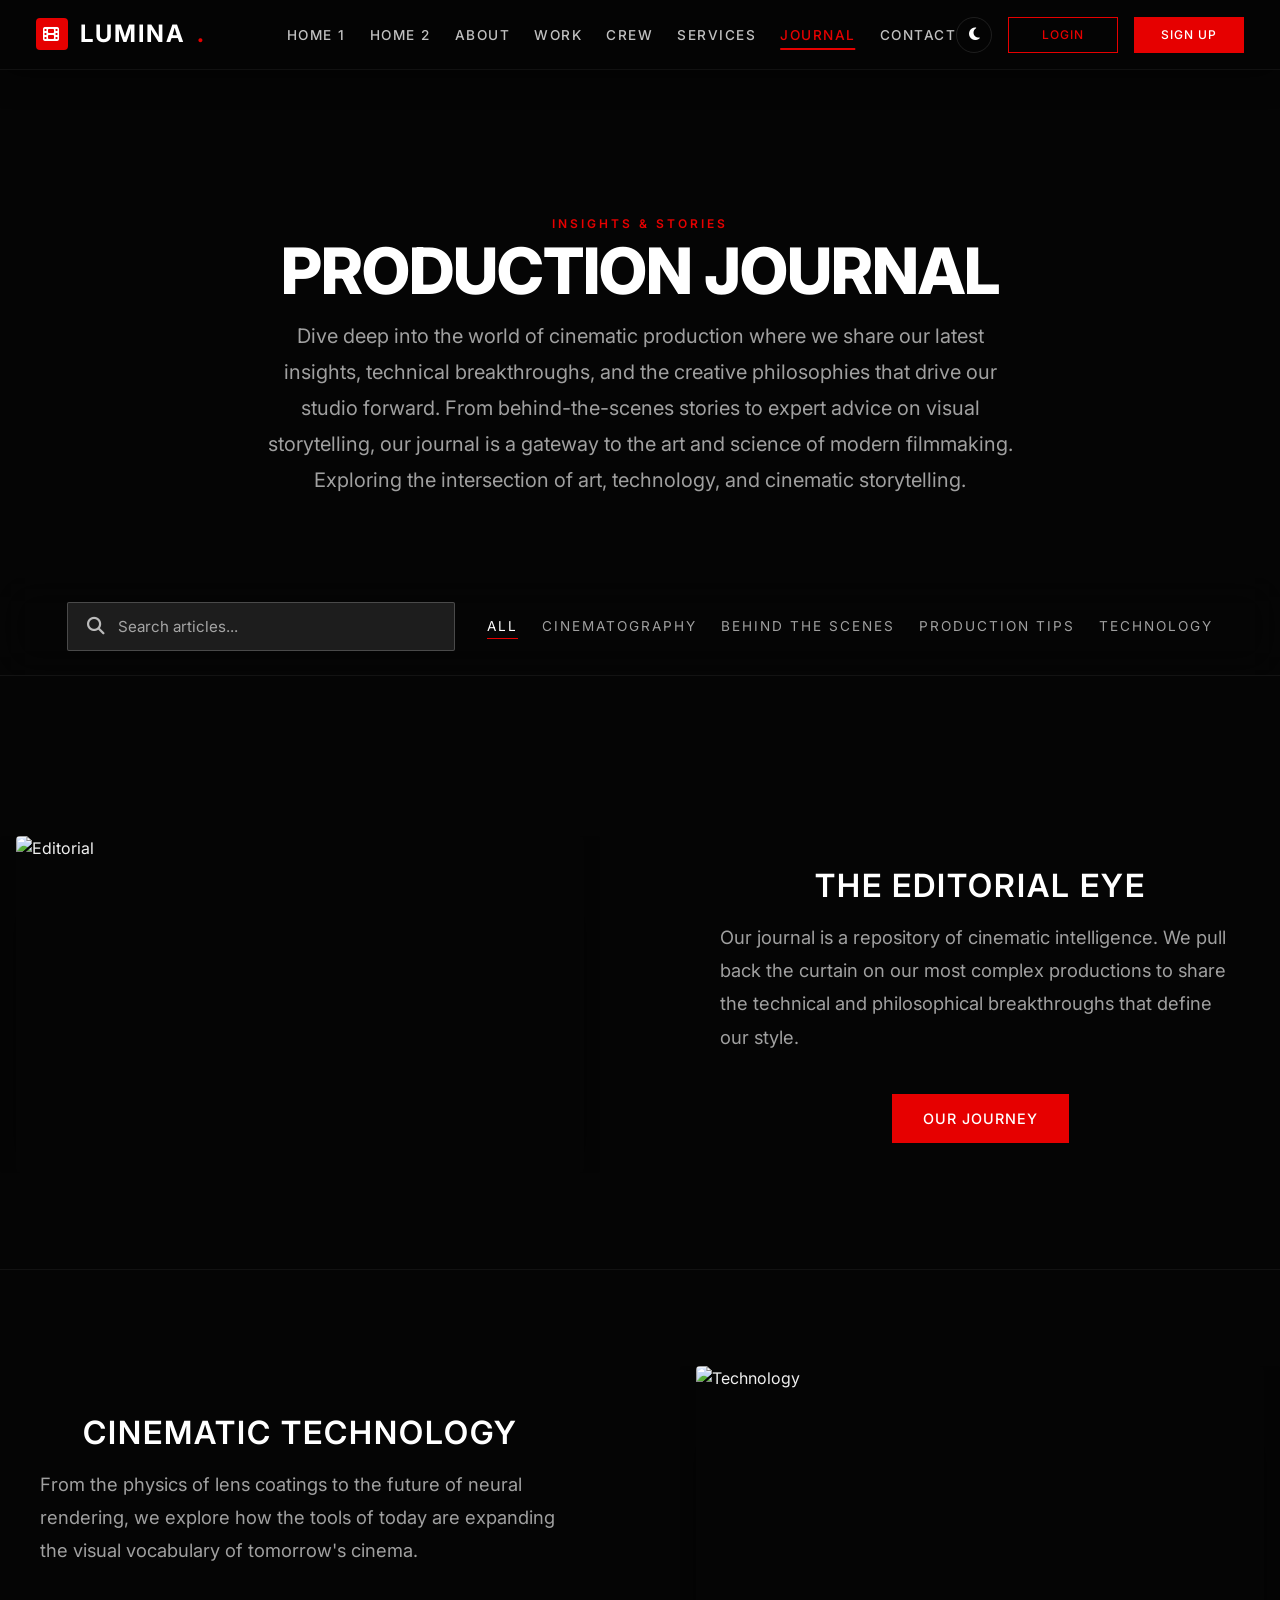
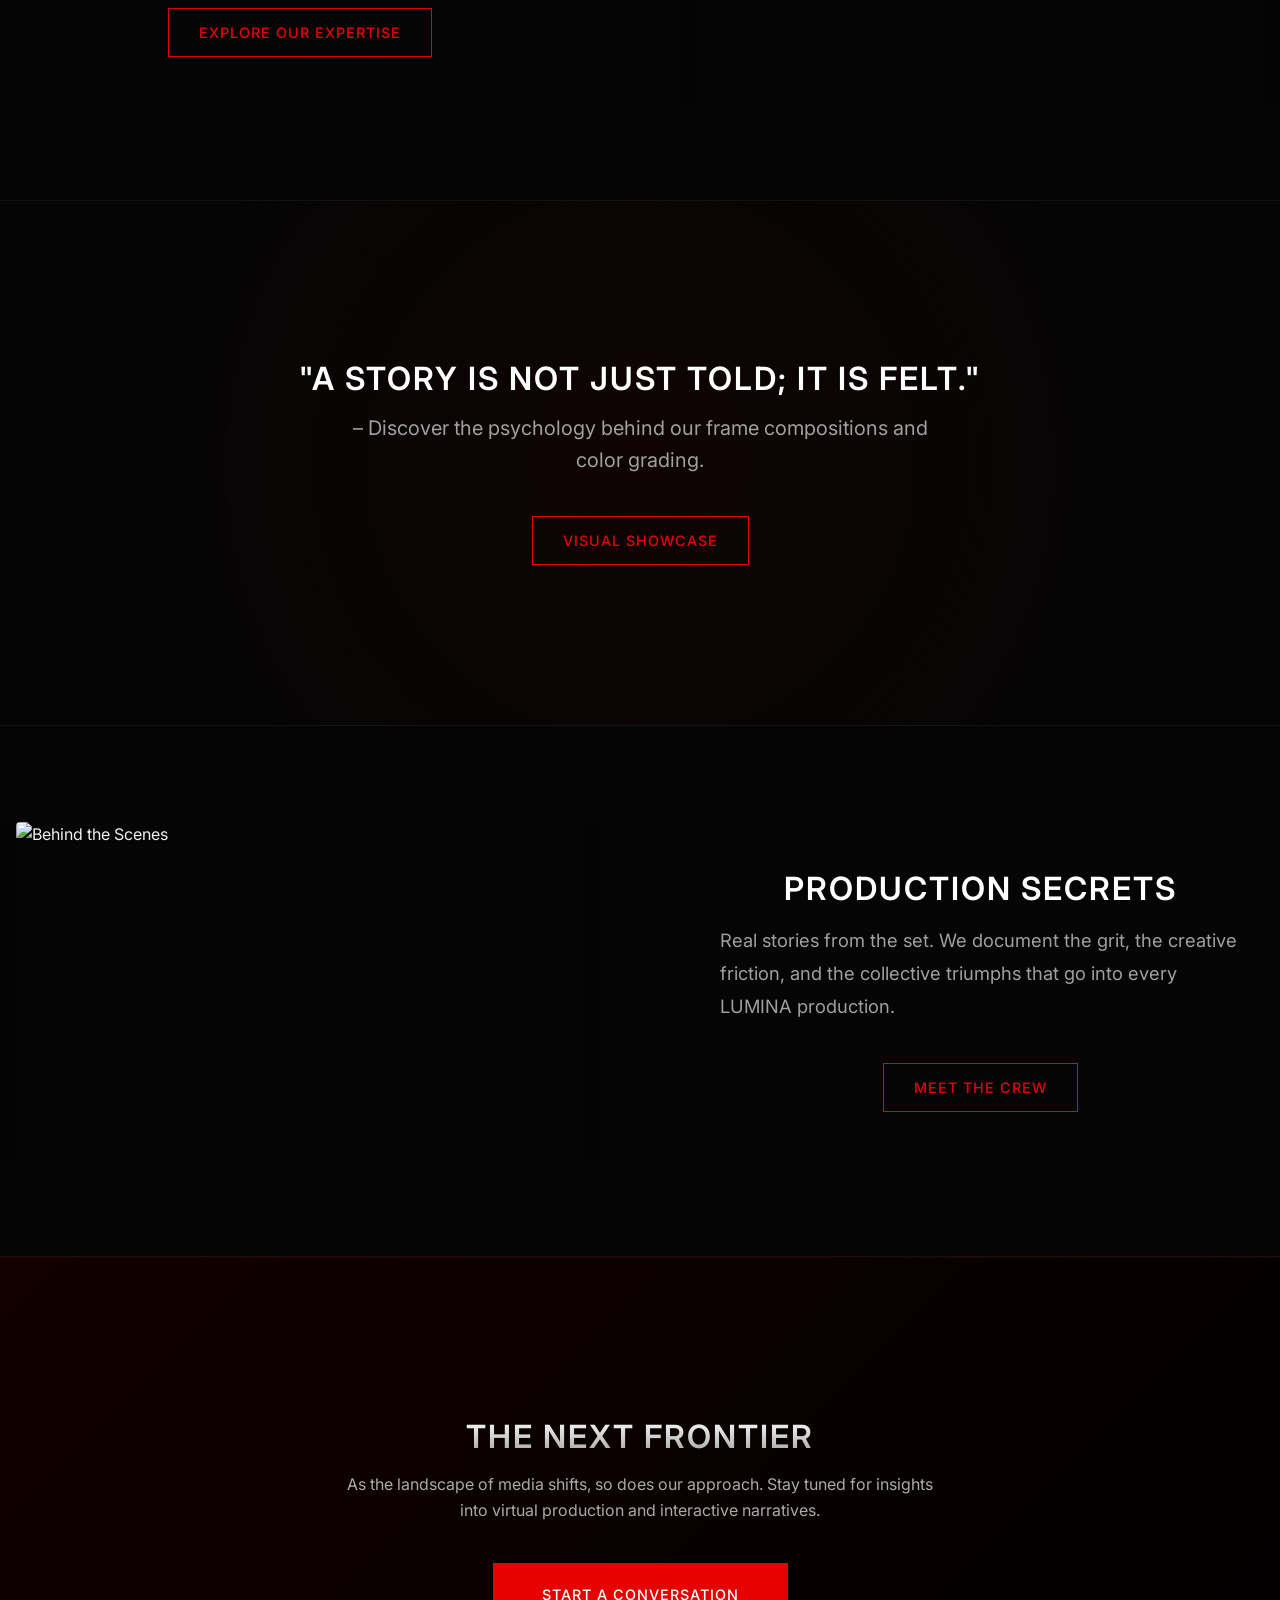
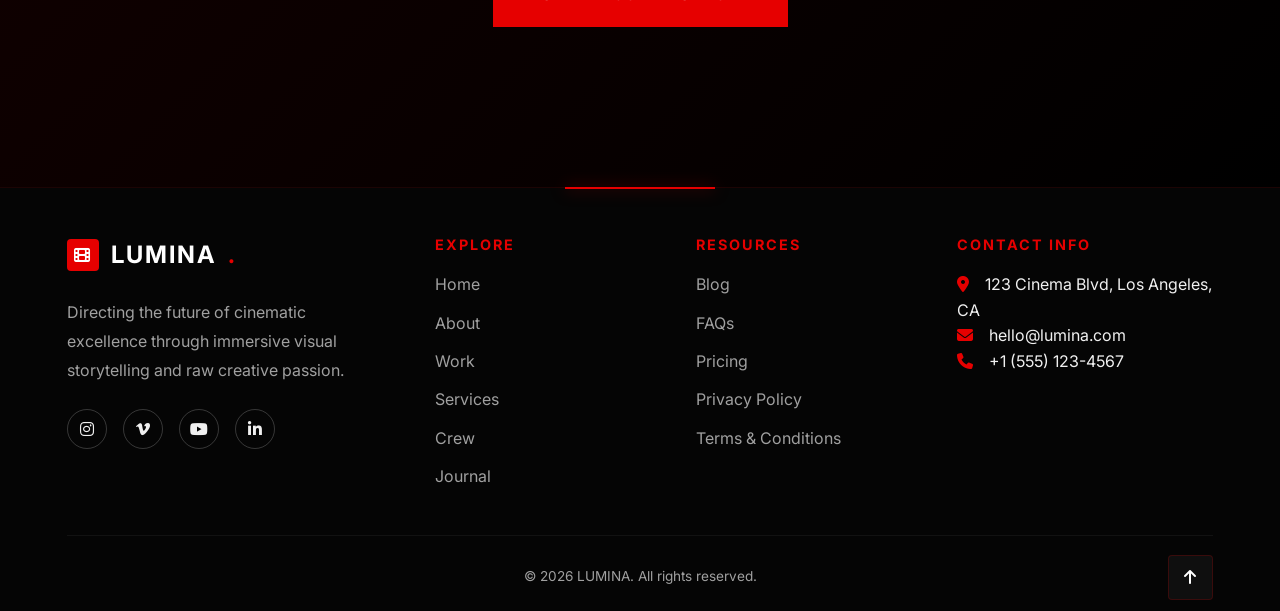
==== blog.html @ e9e658db "first commit" ====
<!DOCTYPE html>
<html lang="en">

<head>
    <meta charset="UTF-8">
    <meta name="viewport" content="width=device-width, initial-scale=1.0">
    <title>LUMINA | Journal</title>
    <link rel="stylesheet" href="css/style.css">
    <link rel="icon" type="image/png" href="favicon.png">
    <link rel="stylesheet" href="https://cdnjs.cloudflare.com/ajax/libs/font-awesome/6.4.0/css/all.min.css">
    <style>
        /* Editorial Journal Styles */
        :root {
            --input-bg: rgba(255, 255, 255, 0.1);
            /* Increased opacity */
            --card-border: rgba(255, 255, 255, 0.06);
        }

        .journal-hero {
            background: transparent !important;
            min-height: auto !important;
        }

        .journal-hero::before {
            display: none !important;
        }


        /* Search & Filter Bar */
        .controls-container {
            position: sticky;
            top: 70px;
            z-index: 100;
            background: rgba(5, 5, 5, 0.8);
            backdrop-filter: blur(20px);
            padding: 1.5rem 0;
            border-bottom: 1px solid var(--card-border);
            margin-bottom: 4rem;
        }

        .journal-controls {
            display: flex;
            justify-content: space-between;
            align-items: center;
            gap: 2rem;
            flex-wrap: wrap;
        }

        .search-wrapper {
            position: relative;
            flex: 1;
            max-width: 400px;
        }

        .search-wrapper i {
            position: absolute;
            left: 20px;
            top: 50%;
            transform: translateY(-50%);
            color: rgba(255, 255, 255, 0.7);
            font-size: 1.1rem;
            z-index: 2;
        }

        .search-input {
            width: 100%;
            background: rgba(255, 255, 255, 0.1);
            border: 1px solid rgba(255, 255, 255, 0.2);
            padding: 14px 20px 14px 50px;
            color: var(--white);
            font-family: var(--font-body);
            font-size: 0.95rem;
            border-radius: 2px;
            transition: var(--transition);
        }

        .search-input:focus {
            outline: none;
            border-color: var(--accent-color);
            background: rgba(255, 255, 255, 0.15);
        }

        .search-input::placeholder {
            color: rgba(255, 255, 255, 0.6);
            opacity: 1;
            /* Firefox */
        }

        .filter-groups {
            display: flex;
            gap: 1.5rem;
            flex-wrap: wrap;
        }

        .filter-tag {
            background: transparent;
            border: none;
            color: var(--text-secondary);
            font-family: var(--font-body);
            font-size: 0.85rem;
            text-transform: uppercase;
            letter-spacing: 2px;
            cursor: pointer;
            padding: 5px 0;
            position: relative;
            transition: var(--transition);
        }

        .filter-tag::after {
            content: '';
            position: absolute;
            bottom: 0;
            left: 0;
            width: 0;
            height: 1px;
            background: var(--accent-color);
            transition: width 0.3s ease;
        }

        .filter-tag:hover,
        .filter-tag.active {
            color: var(--white);
        }

        .filter-tag.active::after {
            width: 100%;
        }

        /* Featured Article */
        .featured-article {
            margin-bottom: 8rem;
        }

        .featured-card {
            display: grid;
            grid-template-columns: 1.2fr 0.8fr;
            gap: 0;
            background: var(--bg-secondary);
            overflow: hidden;
            border: 1px solid var(--card-border);
        }

        .featured-img-wrapper {
            position: relative;
            height: 420px;
            overflow: hidden;
        }

        .featured-img {
            width: 100%;
            height: 100%;
            object-fit: cover;
            transition: transform 1.5s ease;
        }

        .featured-card:hover .featured-img {
            transform: scale(1.05);
        }

        .featured-content {
            padding: 4rem;
            display: flex;
            flex-direction: column;
            justify-content: center;
        }

        .category-tag {
            color: var(--accent-color);
            font-size: 0.75rem;
            text-transform: uppercase;
            letter-spacing: 3px;
            margin-bottom: 1.5rem;
            font-weight: 600;
        }

        .featured-title {
            font-size: clamp(2rem, 4vw, 3rem);
            margin-bottom: 1.5rem;
            line-height: 1.1;
        }

        .featured-excerpt {
            color: var(--text-secondary);
            font-size: 1.1rem;
            line-height: 1.7;
            margin-bottom: 2.5rem;
        }

        .meta-info {
            font-size: 0.85rem;
            color: var(--text-secondary);
            margin-bottom: 2rem;
            display: flex;
            align-items: center;
            gap: 15px;
        }

        /* Responsive Grid */
        .blog-section-title {
            font-size: 0.9rem;
            text-transform: uppercase;
            letter-spacing: 5px;
            color: var(--text-secondary);
            margin-bottom: 3rem;
            display: flex;
            align-items: center;
            gap: 20px;
        }

        .blog-section-title::after {
            content: '';
            flex: 1;
            height: 1px;
            background: var(--card-border);
        }

        .journal-grid {
            display: grid;
            grid-template-columns: repeat(auto-fill, minmax(320px, 1fr));
            gap: 40px;
            margin-bottom: 80px;
        }

        .journal-card {
            transition: var(--transition);
        }

        .journal-thumb-wrapper {
            position: relative;
            aspect-ratio: 3/2;
            overflow: hidden;
            margin-bottom: 1.5rem;
            border: 1px solid var(--card-border);
        }

        .journal-thumb {
            width: 100%;
            height: 100%;
            object-fit: cover;
            transition: transform 0.8s ease;
        }

        .journal-card:hover .journal-thumb {
            transform: scale(1.05);
        }

        .journal-card-title {
            font-size: 1.6rem;
            margin-bottom: 1rem;
            line-height: 1.3;
            transition: color 0.3s ease;
        }

        .journal-card:hover .journal-card-title {
            color: var(--accent-color);
        }

        .journal-card-excerpt {
            color: var(--text-secondary);
            font-size: 0.95rem;
            line-height: 1.6;
            margin-bottom: 1.5rem;
            display: -webkit-box;
            -webkit-line-clamp: 3;
            line-clamp: 3;
            -webkit-box-orient: vertical;
            overflow: hidden;
        }

        @media (max-width: 1024px) {
            .featured-card {
                grid-template-columns: 1fr;
            }

            .featured-img-wrapper {
                height: 400px;
            }

            .featured-content {
                padding: 3rem;
            }
        }

        @media (max-width: 768px) {
            .journal-controls {
                flex-direction: column;
                align-items: flex-start;
            }

            .search-wrapper {
                max-width: 100%;
            }

            .journal-grid {
                grid-template-columns: 1fr;
            }

            .featured-content {
                padding: 2rem;
            }
        }
    </style>
</head>

<body>

    <!-- Navbar -->
    <nav class="navbar">
        <div class="container nav-container">
            <div class="nav-left">
                <a href="index.html" class="logo">
                    <div class="logo-icon"><i class="fas fa-film"></i></div>
                    LUMINA<span>.</span>
                </a>
            </div>

            <ul class="nav-links">
                <li><a href="index.html">Home 1</a></li>
                <li><a href="home-studio.html">Home 2</a></li>
                <li><a href="about.html">About</a></li>
                <li><a href="portfolio.html">Work</a></li>
                <li><a href="crew.html">Crew</a></li>
                <li><a href="services.html">Services</a></li>
                <li><a href="blog.html" class="active">Journal</a></li>
                <li><a href="contact.html">Contact</a></li>
                <li class="mobile-actions">
                    <a href="login.html" class="btn btn-sm">Login</a>
                    <a href="signup.html" class="btn btn-sm btn-primary">Sign Up</a>
                </li>
            </ul>

            <div class="nav-right">
                <div class="nav-actions">
                    <button class="theme-btn" title="Toggle Theme"><i class="fas fa-moon"></i></button>
                    <a href="login.html" class="btn btn-sm">Login</a>
                    <a href="signup.html" class="btn btn-sm btn-primary">Sign Up</a>
                </div>
                <div class="hamburger">
                    <i class="fas fa-bars"></i>
                </div>
            </div>
        </div>
    </nav>

    <header class="journal-hero">
        <div class="container">
            <span class="category-tag fade-in">Insights & Stories</span>
            <h1 class="fade-in">Production Journal</h1>
            <p class="fade-in"
                style="max-width: 750px; margin: 0 auto; color: var(--text-secondary); line-height: 1.8;">Dive deep into
                the world of cinematic production where we share our latest insights, technical breakthroughs, and the
                creative philosophies that drive our studio forward. From behind-the-scenes stories to expert advice on
                visual storytelling, our journal is a gateway to the art and science of modern filmmaking. Exploring the
                intersection of art, technology, and cinematic storytelling.</p>
        </div>
    </header>

    <div class="controls-container">
        <div class="container journal-controls">
            <div class="search-wrapper">
                <i class="fas fa-search"></i>
                <input type="text" class="search-input" placeholder="Search articles...">
            </div>
            <div class="filter-groups">
                <button class="filter-tag active">All</button>
                <button class="filter-tag">Cinematography</button>
                <button class="filter-tag">Behind the Scenes</button>
                <button class="filter-tag">Production Tips</button>
                <button class="filter-tag">Technology</button>
            </div>
        </div>
    </div>

    <!-- Structured Content Sections -->
    <main class="structured-sections">
        <!-- Section 1: Editorial Philosophy (Split) -->
        <section class="section-split">
            <div class="container split-image-wrapper fade-in">
                <img src="https://images.pexels.com/photos/27821472/pexels-photo-27821472.jpeg" alt="Editorial"
                    class="split-image">
            </div>
            <div class="container split-content fade-in">
                <h2>THE EDITORIAL EYE</h2>
                <p>Our journal is a repository of cinematic intelligence. We pull back the curtain on our most complex
                    productions to share the technical and philosophical breakthroughs that define our style.</p>
                <a href="about.html" class="btn btn-primary">Our Journey</a>
            </div>
        </section>

        <!-- Section 2: Technical Deep Dives (Split Reverse) -->
        <section class="section-split reverse">
            <div class="container split-image-wrapper fade-in">
                <img src="https://images.unsplash.com/photo-1550745165-9bc0b252726f?q=80&w=2070&auto=format&fit=crop"
                    alt="Technology" class="split-image">
            </div>
            <div class="container split-content fade-in">
                <h2>CINEMATIC TECHNOLOGY</h2>
                <p>From the physics of lens coatings to the future of neural rendering, we explore how the tools of
                    today are expanding the visual vocabulary of tomorrow's cinema.</p>
                <a href="services.html" class="btn">Explore Our Expertise</a>
            </div>
        </section>

        <!-- Section 3: Visual Storytelling (Highlight) -->
        <section class="section-highlight fade-in">
            <div class="container">
                <h2>"A story is not just told; it is felt."</h2>
                <p>– Discover the psychology behind our frame compositions and color grading.</p>
                <a href="portfolio.html" class="btn">Visual Showcase</a>
            </div>
        </section>

        <!-- Section 4: Behind the Scenes (Split) -->
        <section class="section-split">
            <div class="container split-image-wrapper fade-in">
                <img src="https://images.unsplash.com/photo-1455390582262-044cdead277a?q=80&w=2070&auto=format&fit=crop"
                    alt="Behind the Scenes" class="split-image">
            </div>
            <div class="container split-content fade-in">
                <h2>PRODUCTION SECRETS</h2>
                <p>Real stories from the set. We document the grit, the creative friction, and the collective triumphs
                    that go into every LUMINA production.</p>
                <a href="crew.html" class="btn">Meet the Crew</a>
            </div>
        </section>

        <!-- Section 5: Future of Content (Full CTA) -->
        <section class="section-cta-full fade-in">
            <div class="container">
                <h2>THE NEXT FRONTIER</h2>
                <p style="max-width: 600px; margin: 0 auto 2.5rem; color: #aaa;">As the landscape of media shifts, so
                    does our approach. Stay tuned for insights into virtual production and interactive narratives.</p>
                <a href="contact.html" class="btn btn-primary btn-lg" style="padding: 1.2rem 3rem;">Start a
                    Conversation</a>
            </div>
        </section>
    </main>


    <!-- Footer -->
    <footer>
        <div class="container">
            <div class="footer-content">
                <div class="footer-brand">
                    <a href="index.html" class="logo" style="margin-bottom: 1.5rem; display: flex;">
                        <div class="logo-icon"><i class="fas fa-film"></i></div>
                        LUMINA<span>.</span>
                    </a>
                    <p>Directing the future of cinematic excellence through immersive visual storytelling and raw
                        creative passion.</p>
                    <div class="social-icons">
                        <a href="#"><i class="fab fa-instagram"></i></a>
                        <a href="#"><i class="fab fa-vimeo-v"></i></a>
                        <a href="#"><i class="fab fa-youtube"></i></a>
                        <a href="#"><i class="fab fa-linkedin-in"></i></a>
                    </div>
                </div>

                <div class="footer-links">
                    <h3>Explore</h3>
                    <ul>
                        <li><a href="index.html">Home</a></li>
                        <li><a href="about.html">About</a></li>
                        <li><a href="portfolio.html">Work</a></li>
                        <li><a href="services.html">Services</a></li>
                        <li><a href="crew.html">Crew</a></li>
                        <li><a href="blog.html">Journal</a></li>
                    </ul>
                </div>

                <div class="footer-links">
                    <h3>Resources</h3>
                    <ul>
                        <li><a href="blog.html">Blog</a></li>
                        <li><a href="#">FAQs</a></li>
                        <li><a href="#">Pricing</a></li>
                        <li><a href="#">Privacy Policy</a></li>
                        <li><a href="#">Terms & Conditions</a></li>
                    </ul>
                </div>

                <div class="footer-contact">
                    <h3>Contact Info</h3>
                    <ul>
                        <li><i class="fas fa-map-marker-alt" style="margin-right:12px; color:var(--accent-color)"></i>
                            123 Cinema Blvd, Los Angeles, CA</li>
                        <li><i class="fas fa-envelope" style="margin-right:12px; color:var(--accent-color)"></i>
                            hello@lumina.com</li>
                        <li><i class="fas fa-phone" style="margin-right:12px; color:var(--accent-color)"></i>
                            +1 (555) 123-4567</li>
                    </ul>
                </div>
            </div>

            <div class="footer-bottom">
                <div class="copyright">
                    <p>&copy; 2026 LUMINA. All rights reserved.</p>
                </div>
                <div class="back-to-top" title="Back to Top">
                    <i class="fas fa-arrow-up"></i>
                </div>
            </div>
        </div>
    </footer>

    <script src="js/main.js"></script>
    <script>
        // Simple Filter State Toggle
        const filterTags = document.querySelectorAll('.filter-tag');

        filterTags.forEach(tag => {
            tag.addEventListener('click', () => {
                filterTags.forEach(t => t.classList.remove('active'));
                tag.classList.add('active');

                // In a real application, you would trigger a fetch or filter logic here
                console.log(`Filtering for: ${tag.innerText}`);
            });
        });

        // Search Input UI feedback
        const searchInput = document.querySelector('.search-input');
        searchInput.addEventListener('input', (e) => {
            // Placeholder for real search logic
            if (e.target.value.length > 2) {
                console.log(`Searching for: ${e.target.value}`);
            }
        });
    </script>
</body>

</html>
---- css/style.css ----
/* Google Fonts Import */
@import url('https://fonts.googleapis.com/css2?family=Inter:wght@300;400;500;600&family=Playfair+Display:ital,wght@0,400;0,700;1,400&display=swap');

:root {
    --bg-color: #050505;
    --bg-secondary: #0f0f0f;
    --text-primary: #f0f0f0;
    --text-secondary: #a0a0a0;
    --accent-color: #e60000;
    /* Deep Cinematic Red */
    --accent-hover: #b30000;
    --white: #ffffff;
    --black: #000000;
    --overlay-dark: rgba(0, 0, 0, 0.7);
    --transition: all 0.3s ease;

    --font-heading: 'Playfair Display', serif;
    --font-body: 'Inter', sans-serif;

    --spacing-xs: 0.5rem;
    --spacing-sm: 1rem;
    --spacing-md: 2rem;
    --spacing-lg: 4rem;
    --spacing-xl: 8rem;
}

/* Light Mode Variables Overrides */
body.light-mode {
    --bg-color: #fcfcfc;
    --bg-secondary: #ffffff;
    --text-primary: #121212;
    --text-secondary: #555555;
    --white: #111111;
    --black: #ffffff;
    --overlay-dark: rgba(255, 255, 255, 0.82);
    --accent-color: #cc0000;
    /* Slightly more contrast for light mode */
}

body.light-mode .navbar {
    background: rgba(255, 255, 255, 0.98);
}

body.light-mode .navbar.scrolled {
    background: rgba(255, 255, 255, 0.98);
    border-bottom: 1px solid rgba(0, 0, 0, 0.05);
}

body.light-mode .logo,
body.light-mode .nav-links a,
body.light-mode .nav-action,
body.light-mode h1,
body.light-mode h2,
body.light-mode h3 {
    color: var(--text-primary);
}

body.light-mode .logo-icon {
    color: #ffffff;
}

body.light-mode .journal-card,
body.light-mode .vm-card,
body.light-mode .service-preview-card {
    background: #ffffff;
    border: 1px solid rgba(0, 0, 0, 0.05);
    box-shadow: 0 5px 15px rgba(0, 0, 0, 0.03);
}

* {
    margin: 0;
    padding: 0;
    box-sizing: border-box;
}

body {
    background-color: var(--bg-color);
    color: var(--text-primary);
    font-family: var(--font-body);
    line-height: 1.6;
    overflow-x: hidden;
    -webkit-font-smoothing: antialiased;
    padding-top: 70px;
    /* Offset for fixed header */
}

h1,
h2,
h3,
h4,
h5,
h6 {
    font-family: var(--font-heading);
    color: var(--white);
    font-weight: 700;
    line-height: 1.2;
}

a {
    text-decoration: none;
    color: inherit;
    transition: var(--transition);
}

ul {
    list-style: none;
}

img,
video {
    max-width: 100%;
    display: block;
}

/* Base Utility Classes */
.container {
    width: 92%;
    max-width: 1240px;
    margin: 0 auto;
    padding: 0 var(--spacing-sm);
}

.text-center {
    text-align: center;
}

.section-padding {
    padding: var(--spacing-xl) 0;
}

.flex {
    display: flex;
}

.grid {
    display: grid;
}

.items-center {
    align-items: center;
}

.justify-between {
    justify-content: space-between;
}

.justify-center {
    justify-content: center;
}

/* Buttons */
.btn {
    display: inline-block;
    padding: 12px 30px;
    border: 1px solid var(--accent-color);
    color: var(--accent-color);
    text-transform: uppercase;
    letter-spacing: 1px;
    font-size: 0.9rem;
    font-weight: 500;
    cursor: pointer;
    transition: var(--transition);
    background: transparent;
}

.btn:hover {
    background: var(--accent-color);
    color: var(--white);
    border-color: var(--accent-color);
}

.btn-primary {
    background: var(--accent-color);
    color: var(--white);
}

.btn-primary:hover {
    background: var(--accent-hover);
    border-color: var(--accent-hover);
    color: var(--white);
}

/* Navbar Redesign Refined */
.navbar {
    position: fixed;
    top: 0;
    left: 0;
    width: 100%;
    height: 70px;
    /* Compact persistent height */
    padding: 0;
    z-index: 1000;
    background: rgba(5, 5, 5, 0.98);
    /* Solid dark background */
    backdrop-filter: blur(15px);
    border-bottom: 1px solid rgba(255, 255, 255, 0.05);
    box-shadow: 0 4px 30px rgba(0, 0, 0, 0.5);
    transition: var(--transition);
    display: flex;
    align-items: center;
}

.navbar.scrolled {
    background: rgba(0, 0, 0, 1);
    height: 70px;
}

.nav-container {
    display: flex;
    justify-content: space-between;
    align-items: center;
    width: 100%;
    height: 100%;
    position: relative;
}

.nav-left {
    display: flex;
    align-items: center;
    flex: 1;
    /* Allow left side to occupy space */
    z-index: 11;
}

.logo {
    display: flex;
    align-items: center;
    gap: 12px;
    font-family: var(--font-heading);
    font-size: 1.5rem;
    font-weight: 700;
    color: var(--white);
    letter-spacing: 2px;
    z-index: 12;
}

.logo-icon {
    width: 32px;
    height: 32px;
    background: var(--accent-color);
    border-radius: 4px;
    display: flex;
    align-items: center;
    justify-content: center;
    color: var(--white);
    font-size: 1rem;
}

.logo span {
    color: var(--accent-color);
}

.nav-links {
    display: flex;
    align-items: center;
    gap: 1.5rem;
    /* Reduced gap from 2rem to prevent collision */
    margin: 0;
    padding: 0;
    list-style: none;
    transition: var(--transition);
    z-index: 10;
    flex: 0 0 auto;
    /* Keep exact size */
}

.nav-links a {
    color: var(--text-primary);
    font-size: 0.85rem;
    text-transform: uppercase;
    letter-spacing: 1.5px;
    font-weight: 500;
    position: relative;
    padding: 5px 0;
    opacity: 0.8;
    white-space: nowrap;
    /* Prevent numbers from stacking */
}

.nav-links a:hover,
.nav-links a.active {
    opacity: 1;
    color: var(--accent-color);
}

.nav-links a::after {
    content: '';
    position: absolute;
    width: 0;
    height: 2px;
    bottom: -2px;
    left: 50%;
    transform: translateX(-50%);
    background-color: var(--accent-color);
    transition: width 0.3s ease;
}

.nav-links a:hover::after,
.nav-links a.active::after {
    width: 100%;
}

.nav-right {
    display: flex;
    align-items: center;
    justify-content: flex-end;
    flex: 1;
    /* Allow right side to occupy same space as left for centering effect */
    gap: 1.2rem;
    z-index: 11;
}

.nav-actions {
    display: flex;
    align-items: center;
    gap: 1rem;
}

.nav-action {
    font-size: 0.8rem;
    text-transform: uppercase;
    letter-spacing: 1px;
    color: var(--text-primary);
    font-weight: 600;
    transition: var(--transition);
    padding: 8px 12px;
}

.nav-action:hover {
    color: var(--accent-color);
}

.theme-btn {
    background: transparent;
    border: 1px solid rgba(255, 255, 255, 0.1);
    color: var(--white);
    width: 36px;
    height: 36px;
    border-radius: 50%;
    display: flex;
    align-items: center;
    justify-content: center;
    cursor: pointer;
    transition: var(--transition);
}

.theme-btn i {
    font-size: 0.9rem;
}

.theme-btn:hover {
    border-color: var(--accent-color);
    color: var(--accent-color);
    background: rgba(230, 0, 0, 0.05);
}

.btn-sm {
    padding: 10px 24px;
    font-size: 0.75rem;
    min-width: 110px;
    text-align: center;
    display: flex;
    align-items: center;
    justify-content: center;
    height: 36px;
}

.mobile-actions {
    display: none;
}

.hamburger {
    display: none;
    cursor: pointer;
    font-size: 1.5rem;
    color: var(--white);
}

/* Mobile Nav Update */
@media (max-width: 1100px) {
    .nav-actions .btn {
        display: none;
    }

    .nav-right {
        gap: 0.8rem;
    }
}

@media (max-width: 1100px) {
    .nav-links {
        position: fixed;
        left: auto;
        transform: none;
        top: 0;
        right: -100%;
        height: 100vh;
        width: 80%;
        max-width: 400px;
        background: var(--bg-secondary);
        flex-direction: column;
        justify-content: center;
        align-items: center;
        box-shadow: -10px 0 30px rgba(0, 0, 0, 0.5);
        transition: right 0.4s cubic-bezier(0.77, 0, 0.175, 1);
        z-index: 1000;
        gap: 2rem;
    }

    .nav-links.active {
        right: 0;
    }

    .hamburger {
        display: block;
        z-index: 1001;
    }

    .nav-links a {
        font-size: 1.2rem;
    }

    .mobile-actions {
        display: flex;
        flex-direction: column;
        align-items: center;
        gap: 1.5rem;
        margin-top: 2rem;
        width: 100%;
        padding: 0 2rem;
    }
}

/* Footer */
footer {
    background-color: #050505;
    /* Deeper cinematic black */
    padding: 3rem 0 1rem;
    border-top: 1px solid rgba(230, 0, 0, 0.1);
    position: relative;
}

footer::before {
    content: '';
    position: absolute;
    top: -1px;
    left: 50%;
    transform: translateX(-50%);
    width: 150px;
    height: 2px;
    background: var(--accent-color);
    box-shadow: 0 0 15px rgba(230, 0, 0, 0.6);
    z-index: 1;
}

.footer-content {
    display: grid;
    grid-template-columns: 1.5fr 1fr 1fr 1.2fr;
    gap: 3rem;
    margin-bottom: 2rem;
}

@media (max-width: 1024px) {
    .footer-content {
        grid-template-columns: 1fr 1fr;
        gap: 3rem;
    }
}

@media (max-width: 600px) {
    .footer-content {
        grid-template-columns: 1fr;
    }
}

.footer-brand h2 {
    font-size: 2rem;
    margin-bottom: 1rem;
}

.footer-brand p {
    color: var(--text-secondary);
    margin-bottom: 1.5rem;
    max-width: 300px;
    /* Better hierarchy */
    line-height: 1.8;
}

.footer-links h3,
.footer-contact h3 {
    margin-bottom: 1.2rem;
    font-size: 0.9rem;
    text-transform: uppercase;
    letter-spacing: 2px;
    color: var(--accent-color);
    /* Highlight with brand red */
    font-weight: 700;
}

.footer-links ul li {
    margin-bottom: 0.8rem;
}

.footer-links a {
    color: var(--text-secondary);
}

.footer-links a:hover {
    color: var(--accent-color);
}

.social-icons {
    display: flex;
    gap: 1rem;
}

.social-icons a {
    width: 40px;
    height: 40px;
    border: 1px solid rgba(255, 255, 255, 0.2);
    display: flex;
    align-items: center;
    justify-content: center;
    border-radius: 50%;
    transition: var(--transition);
}

.social-icons a:hover {
    border-color: var(--accent-color);
    color: var(--accent-color);
}

.footer-bottom {
    display: flex;
    justify-content: center;
    /* Center the copyright */
    align-items: center;
    padding-top: 1.5rem;
    border-top: 1px solid rgba(255, 255, 255, 0.05);
    position: relative;
    /* For absolute button positioning */
    height: 60px;
    /* Compact height */
}

.copyright {
    color: var(--text-secondary);
    font-size: 0.85rem;
}

.back-to-top {
    position: absolute;
    right: 0;
    width: 45px;
    height: 45px;
    background: var(--bg-secondary);
    border: 1px solid rgba(230, 0, 0, 0.2);
    /* Red accent border */
    color: var(--white);
    display: flex;
    align-items: center;
    justify-content: center;
    border-radius: 4px;
    cursor: pointer;
    transition: var(--transition);
}

.back-to-top:hover {
    background: var(--accent-color);
    border-color: var(--accent-color);
    transform: translateY(-5px);
    box-shadow: 0 0 15px rgba(230, 0, 0, 0.4);
}

@media (max-width: 768px) {
    .footer-bottom {
        flex-direction: column;
        gap: 2rem;
        text-align: center;
    }

    .back-to-top {
        position: static;
        margin-top: 1rem;
    }
}

/* Animations */
.fade-in {
    opacity: 0;
    transform: translateY(20px);
    transition: opacity 0.8s cubic-bezier(0.5, 0, 0, 1), transform 0.8s cubic-bezier(0.5, 0, 0, 1);
}

.fade-in.visible {
    opacity: 1;
    transform: translateY(0);
}

/* Storytelling Layout Components */
.story-blocks {
    display: flex;
    flex-direction: column;
    gap: 10rem;
    margin-top: 6rem;
}

.story-block {
    display: grid;
    grid-template-columns: repeat(12, 1fr);
    align-items: flex-start;
}

.story-content {
    grid-column: 1 / span 6;
    position: relative;
}

.story-block:nth-child(even) .story-content {
    grid-column: 7 / span 6;
    text-align: right;
}

.story-year {
    font-size: clamp(5rem, 15vw, 10rem);
    font-weight: 800;
    color: var(--accent-color);
    line-height: 0.8;
    margin-bottom: 2rem;
    opacity: 0.08;
    font-family: var(--font-heading);
    position: absolute;
    top: -4rem;
    left: -2rem;
    z-index: -1;
    pointer-events: none;
}

.story-block:nth-child(even) .story-year {
    left: auto;
    right: -2rem;
}

.story-header {
    margin-bottom: 1.5rem;
}

.story-title {
    font-size: clamp(2.2rem, 5vw, 3.5rem);
    margin-bottom: 0.5rem;
    color: var(--white);
    letter-spacing: -1px;
    font-family: var(--font-heading);
}

.story-subtitle {
    font-size: 1rem;
    text-transform: uppercase;
    letter-spacing: 4px;
    color: var(--accent-color);
    font-weight: 600;
}

.story-text {
    font-size: 1.15rem;
    color: var(--text-secondary);
    line-height: 1.8;
    max-width: 550px;
}

.story-block:nth-child(even) .story-text {
    margin-left: auto;
}

.story-divider {
    width: 40px;
    height: 1px;
    background: var(--accent-color);
    margin-bottom: 2.5rem;
    opacity: 0.5;
}

.story-block:nth-child(even) .story-divider {
    margin-left: auto;
}

@media (max-width: 950px) {
    .story-blocks {
        gap: 6rem;
    }

    .story-content,
    .story-block:nth-child(even) .story-content {
        grid-column: 1 / span 12;
        text-align: left;
    }

    .story-block:nth-child(even) .story-text,
    .story-block:nth-child(even) .story-divider {
        margin-left: 0;
    }

    .story-block:nth-child(even) .story-year {
        right: auto;
        left: -2rem;
    }
}

/* Typography Scale */
h1 {
    font-size: clamp(2.5rem, 5vw, 4.5rem);
}

h2 {
    font-size: clamp(2rem, 4vw, 3.5rem);
}

h3 {
    font-size: 1.5rem;
}

p {
    color: var(--text-secondary);
}

/* Common Sections */
.section-header {
    margin-bottom: var(--spacing-lg);
    text-align: center;
    max-width: 800px;
    margin-left: auto;
    margin-right: auto;
}

.section-title {
    margin-bottom: 1rem;
    position: relative;
    display: inline-block;
}

.section-title::after {
    content: '';
    display: block;
    width: 60px;
    height: 3px;
    background: var(--accent-color);
    margin: 10px auto 0;
}

/* About Snapshot */
.about-snapshot-content {
    max-width: 800px;
    margin: 0 auto;
    text-align: center;
}

.about-snapshot-content p {
    font-size: 1.25rem;
    margin-bottom: 2.5rem;
    line-height: 1.8;
}

/* Services Highlights */
.bg-darker {
    background-color: #030303;
}

.services-grid {
    display: grid;
    grid-template-columns: repeat(auto-fit, minmax(240px, 1fr));
    gap: 2.5rem;
}

.service-card {
    background: rgba(255, 255, 255, 0.02);
    padding: 3.5rem 2.5rem;
    border: 1px solid rgba(255, 255, 255, 0.05);
    text-align: center;
    transition: var(--transition);
    position: relative;
    overflow: hidden;
}

.service-card::before {
    content: '';
    position: absolute;
    top: 0;
    left: 0;
    width: 100%;
    height: 2px;
    background: var(--accent-color);
    transform: scaleX(0);
    transition: transform 0.4s ease;
    transform-origin: left;
}

.service-card:hover {
    transform: translateY(-10px);
    background: rgba(255, 255, 255, 0.04);
    border-color: rgba(230, 0, 0, 0.2);
}

.service-card:hover::before {
    transform: scaleX(1);
}

.service-card i {
    font-size: 2.5rem;
    color: var(--accent-color);
    margin-bottom: 2rem;
}

.service-card h3 {
    margin-bottom: 1rem;
    font-size: 1.25rem;
}

/* Why Choose Us */
.why-us-grid {
    display: grid;
    grid-template-columns: repeat(auto-fit, minmax(220px, 1fr));
    gap: 3rem;
}

.why-card {
    text-align: center;
}

.why-icon {
    width: 70px;
    height: 70px;
    background: rgba(230, 0, 0, 0.1);
    border-radius: 50%;
    display: flex;
    align-items: center;
    justify-content: center;
    margin: 0 auto 2rem;
    color: var(--accent-color);
    font-size: 1.5rem;
    transition: var(--transition);
}

.why-card:hover .why-icon {
    background: var(--accent-color);
    color: var(--white);
    transform: rotateY(180deg);
}

.why-card h3 {
    font-size: 1.1rem;
    margin-bottom: 0.8rem;
    letter-spacing: 1px;
}

/* CTA Banner */
.cta-banner {
    background: linear-gradient(rgba(0, 0, 0, 0.85), rgba(0, 0, 0, 0.85)), url('https://images.unsplash.com/photo-1485846234645-a62644f84728?q=80&w=2059&auto=format&fit=crop') center/cover;
    text-align: center;
    color: var(--white);
    border-top: 1px solid rgba(230, 0, 0, 0.2);
    border-bottom: 1px solid rgba(230, 0, 0, 0.2);
}

.cta-content h2 {
    font-size: clamp(2rem, 6vw, 4rem);
    margin-bottom: 2rem;
    font-weight: 800;
}

/* Structured Content Sections */
.structured-sections {
    display: flex;
    flex-direction: column;
}

.content-block {
    padding: 8rem 0;
    border-bottom: 1px solid rgba(255, 255, 255, 0.03);
}

.content-block:last-child {
    border-bottom: none;
}

.content-block-container {
    max-width: 900px;
    margin: 0 auto;
    text-align: center;
}

.content-block-image {
    width: 100%;
    aspect-ratio: 21/9;
    /* Much sleeker/shorter cinematic ratio */
    object-fit: cover;
    border-radius: 4px;
    margin-bottom: 2.5rem;
    box-shadow: 0 15px 35px rgba(0, 0, 0, 0.4);
    transition: transform 0.6s cubic-bezier(0.165, 0.84, 0.44, 1);
}

.content-block:hover .content-block-image {
    transform: scale(1.02);
}

.content-block-header {
    font-size: clamp(2rem, 5vw, 3.5rem);
    color: var(--white);
    margin-bottom: 1.5rem;
    line-height: 1.2;
}

.content-block-text {
    font-size: 1.15rem;
    color: var(--text-secondary);
    max-width: 700px;
    margin: 0 auto 2.5rem;
    line-height: 1.8;
}

.content-block .btn {
    min-width: 200px;
}

@media (max-width: 768px) {
    .content-block {
        padding: 5rem 0;
    }

    .content-block-image {
        margin-bottom: 2rem;
    }

    .content-block-header {
        font-size: 1.8rem;
    }

    .content-block-text {
        font-size: 1rem;
    }
}

/* --- New Layout Variations --- */

/* 1. Split Layout (Image + Content) */
.section-split {
    display: grid;
    grid-template-columns: 1fr 1fr;
    gap: 5rem;
    align-items: center;
    padding: 6rem 0;
    border-bottom: 1px solid rgba(255, 255, 255, 0.05);
}

.section-split.reverse {
    direction: rtl;
    /* Flip visual order for desktop grid */
}

.section-split.reverse>* {
    direction: ltr;
    /* Reset text direction */
}

.split-image-wrapper {
    position: relative;
    width: 100%;
    aspect-ratio: 16/9;
    /* Even sleeker cinematic ratio */
    height: auto;
    overflow: hidden;
    border-radius: 4px;
}

.split-image {
    width: 100%;
    height: 100%;
    object-fit: cover;
    border-radius: 4px;
    box-shadow: 0 30px 60px -10px rgba(0, 0, 0, 0.6);
    transition: transform 0.6s cubic-bezier(0.2, 0.8, 0.2, 1);
}

.section-split:hover .split-image {
    transform: scale(1.02);
}

.split-content {
    display: flex;
    flex-direction: column;
    justify-content: center;
    padding: 1rem;
}

/* Alignment Rules: Headings & Buttons Center, Text Left */
.split-content h2 {
    text-align: center;
    margin-bottom: 1.5rem;
    font-size: clamp(2.2rem, 5vw, 3.5rem);
    width: 100%;
}

.split-content p {
    text-align: left;
    margin-bottom: 2.5rem;
    color: var(--text-secondary);
    font-size: 1.15rem;
    line-height: 1.8;
}

.split-content .btn {
    align-self: center;
    /* Center the button in flex column */
}

/* 2. Highlight Section (Minimal Text) */
.section-highlight {
    padding: 10rem 0;
    text-align: center;
    background: radial-gradient(circle at center, rgba(40, 0, 0, 0.3) 0%, var(--bg-color) 70%);
    border-bottom: 1px solid rgba(255, 255, 255, 0.05);
    position: relative;
}

.section-highlight h2 {
    font-size: clamp(2.5rem, 6vw, 4.5rem);
    max-width: 900px;
    margin: 0 auto 2rem;
    line-height: 1.1;
    letter-spacing: -1px;
}

.section-highlight p {
    max-width: 600px;
    margin: 0 auto 2.5rem;
    font-size: 1.25rem;
    color: var(--text-secondary);
}

/* 3. Full-Width CTA Section */
.section-cta-full {
    padding: 10rem 0;
    text-align: center;
    background: linear-gradient(135deg, #120000 0%, #000000 100%);
    border-top: 1px solid rgba(230, 0, 0, 0.15);
    position: relative;
}

.section-cta-full h2 {
    font-size: clamp(3rem, 7vw, 5rem);
    margin-bottom: 2rem;
    background: -webkit-linear-gradient(white, #a0a0a0);
    -webkit-background-clip: text;
    background-clip: text;
    -webkit-text-fill-color: transparent;
}

/* Responsive Adjustments */
@media (max-width: 900px) {

    .section-split,
    .section-split.reverse {
        display: flex;
        flex-direction: column;
        gap: 3rem;
        padding: 5rem 0;
        text-align: center;
        direction: ltr;
        /* Reset direction */
    }

    .split-image-wrapper {
        /* aspect-ratio handles height */
        order: -1;
        /* Image always on top */
    }

    .split-content {
        align-items: center;
        /* Center everything on mobile */
        padding: 0;
    }

    .split-content p {
        text-align: center;
        /* Center text on mobile */
    }
}

/* --- Adaptive Footer Implementation --- */

:root {
    --bg-footer: #050505;
    --footer-border: rgba(255, 255, 255, 0.2);
}

body.light-mode {
    --bg-footer: #f4f4f4;
    --footer-border: rgba(0, 0, 0, 0.15);
}

footer {
    background-color: var(--bg-footer) !important;
    transition: background-color 0.3s ease;
}

.social-icons a {
    border-color: var(--footer-border) !important;
    color: var(--text-primary) !important;
}

/* Ensure text colors in footer respond to theme */
.footer-brand p,
.copyright {
    color: var(--text-secondary);
}

.footer-links a {
    color: var(--text-secondary);
}


/* --- Single Font & Heading Updates --- */
:root {
    --font-heading: 'Inter', sans-serif !important;
    --font-body: 'Inter', sans-serif !important;
}

h1 {
    font-weight: 800;
    /* Bold Hero */
}

h2,
h3,
h4,
h5,
h6 {
    font-family: 'Inter', sans-serif !important;
    font-weight: 600;
}

/* Standardize Section Headings (Subtitle Size) */
.section-split h2,
.section-highlight h2,
.section-cta-full h2,
.content-block-header,
.section-title {
    font-size: clamp(1.5rem, 3vw, 2rem) !important;
    /* Smaller, subtitle-like */
    text-transform: uppercase;
    letter-spacing: 2px;
    margin-bottom: 1rem;
}

/* --- Unified Hero & Page Header System --- */

/* Base container for all page heroes */
.hero,
.page-header,
.journal-hero,
.blog-header,
.studio-hero {
    position: relative;
    padding: 140px 0 80px;
    /* Consistent vertical spacing (Top accommodates nav) */
    min-height: 40vh;
    /* Reduced from 50vh */
    display: flex;
    flex-direction: column;
    align-items: center;
    justify-content: center;
    text-align: center;
    background-size: cover;
    background-position: center;
    background-repeat: no-repeat;
    /* Default background for index if video is missing */
    background-color: var(--bg-color);
}

/* Visibility Overlay */
.hero::before,
.page-header::before,
.journal-hero::before,
.blog-header::before,
.studio-hero::before {
    content: '';
    position: absolute;
    top: 0;
    left: 0;
    width: 100%;
    height: 100%;
    background: rgba(0, 0, 0, 0.65);
    /* Dark overlay for text contrast */
    z-index: 1;
}

/* Content Z-Index to sit above overlay */
.hero>.container,
.page-header>.container,
.journal-hero>.container,
.blog-header>.container,
.studio-hero>.container,
.hero-content {
    position: relative;
    z-index: 2;
    width: 100%;
}

/* Consistent Heading Size */
.hero h1,
.page-header h1,
.journal-hero h1,
.blog-header h1,
.studio-hero h1 {
    font-size: clamp(2.5rem, 5vw, 4.2rem) !important;
    /* Standardized not oversized */
    line-height: 1.1;
    margin-bottom: 0.75rem;
    font-weight: 800;
    text-transform: uppercase;
    letter-spacing: -1px;
    color: var(--white);
    max-width: 900px;
    margin-left: auto;
    margin-right: auto;
}

/* Subtext/Tagline Consistency */
.hero p,
.page-header p,
.journal-hero p,
.studio-hero p,
.hero-subtitle {
    font-size: clamp(1rem, 2vw, 1.25rem);
    color: rgba(255, 255, 255, 0.9);
    max-width: 700px;
    margin: 0 auto 2rem;
    line-height: 1.6;
}

/* Specific Backgrounds (if not handled inline) */
.hero {
    background-image: url('https://images.unsplash.com/photo-1598899134739-967cea94b6ce?q=80&w=2070&auto=format&fit=crop');
}

.journal-hero {
    background-image: url('https://images.unsplash.com/photo-1485846234645-a62644f84728?q=80&w=2059&auto=format&fit=crop');
}

/* Default / Portfolio fallback if not inline */
.page-header {
    background-image: url('https://images.unsplash.com/photo-1550745165-9bc0b252726f?q=80&w=2070&auto=format&fit=crop');
}

/* --- Testimonials & CTA Box --- */
.testimonials-wrapper {
    padding: 100px 0;
    background: var(--bg-color);
}

.testimonial-grid {
    display: grid;
    grid-template-columns: repeat(3, 1fr);
    gap: 30px;
    margin-top: 50px;
}

.testimonial-card {
    background: var(--bg-secondary);
    padding: 40px;
    border: 1px solid rgba(255, 255, 255, 0.05);
    border-radius: 4px;
    transition: var(--transition);
    height: 100%;
    display: flex;
    flex-direction: column;
}

.testimonial-card:hover {
    border-color: var(--accent-color);
    transform: translateY(-8px);
    box-shadow: 0 15px 40px rgba(0, 0, 0, 0.4);
}

.quote-icon {
    font-size: 2rem;
    color: var(--accent-color);
    opacity: 0.5;
    margin-bottom: 2rem;
}

.testimonial-text {
    font-size: 1.1rem;
    line-height: 1.7;
    color: var(--text-secondary);
    margin-bottom: 2.5rem;
    font-style: italic;
    flex-grow: 1;
}

.testimonial-author {
    display: flex;
    align-items: center;
    gap: 15px;
}

.author-img {
    width: 60px;
    height: 60px;
    border-radius: 50%;
    object-fit: cover;
    border: 2px solid rgba(230, 0, 0, 0.2);
}

.author-info h4 {
    font-size: 1rem;
    color: var(--white);
    margin: 0;
}

.author-info p {
    font-size: 0.85rem;
    color: var(--accent-color);
    margin: 0;
}

/* Compact CTA Box */
.cta-box {
    margin-top: 80px;
    background: linear-gradient(135deg, rgba(230, 0, 0, 0.1) 0%, rgba(15, 15, 15, 1) 100%);
    border: 1px solid rgba(230, 0, 0, 0.2);
    padding: 60px;
    border-radius: 8px;
    text-align: center;
    display: flex;
    flex-direction: column;
    align-items: center;
}

.cta-box h3 {
    font-size: 2.5rem;
    margin-bottom: 1.5rem;
    letter-spacing: -1px;
}

.cta-box p {
    max-width: 600px;
    margin-bottom: 2.5rem;
}

@media (max-width: 1000px) {
    .testimonial-grid {
        grid-template-columns: 1fr;
    }

    .cta-box {
        padding: 40px 20px;
    }
}
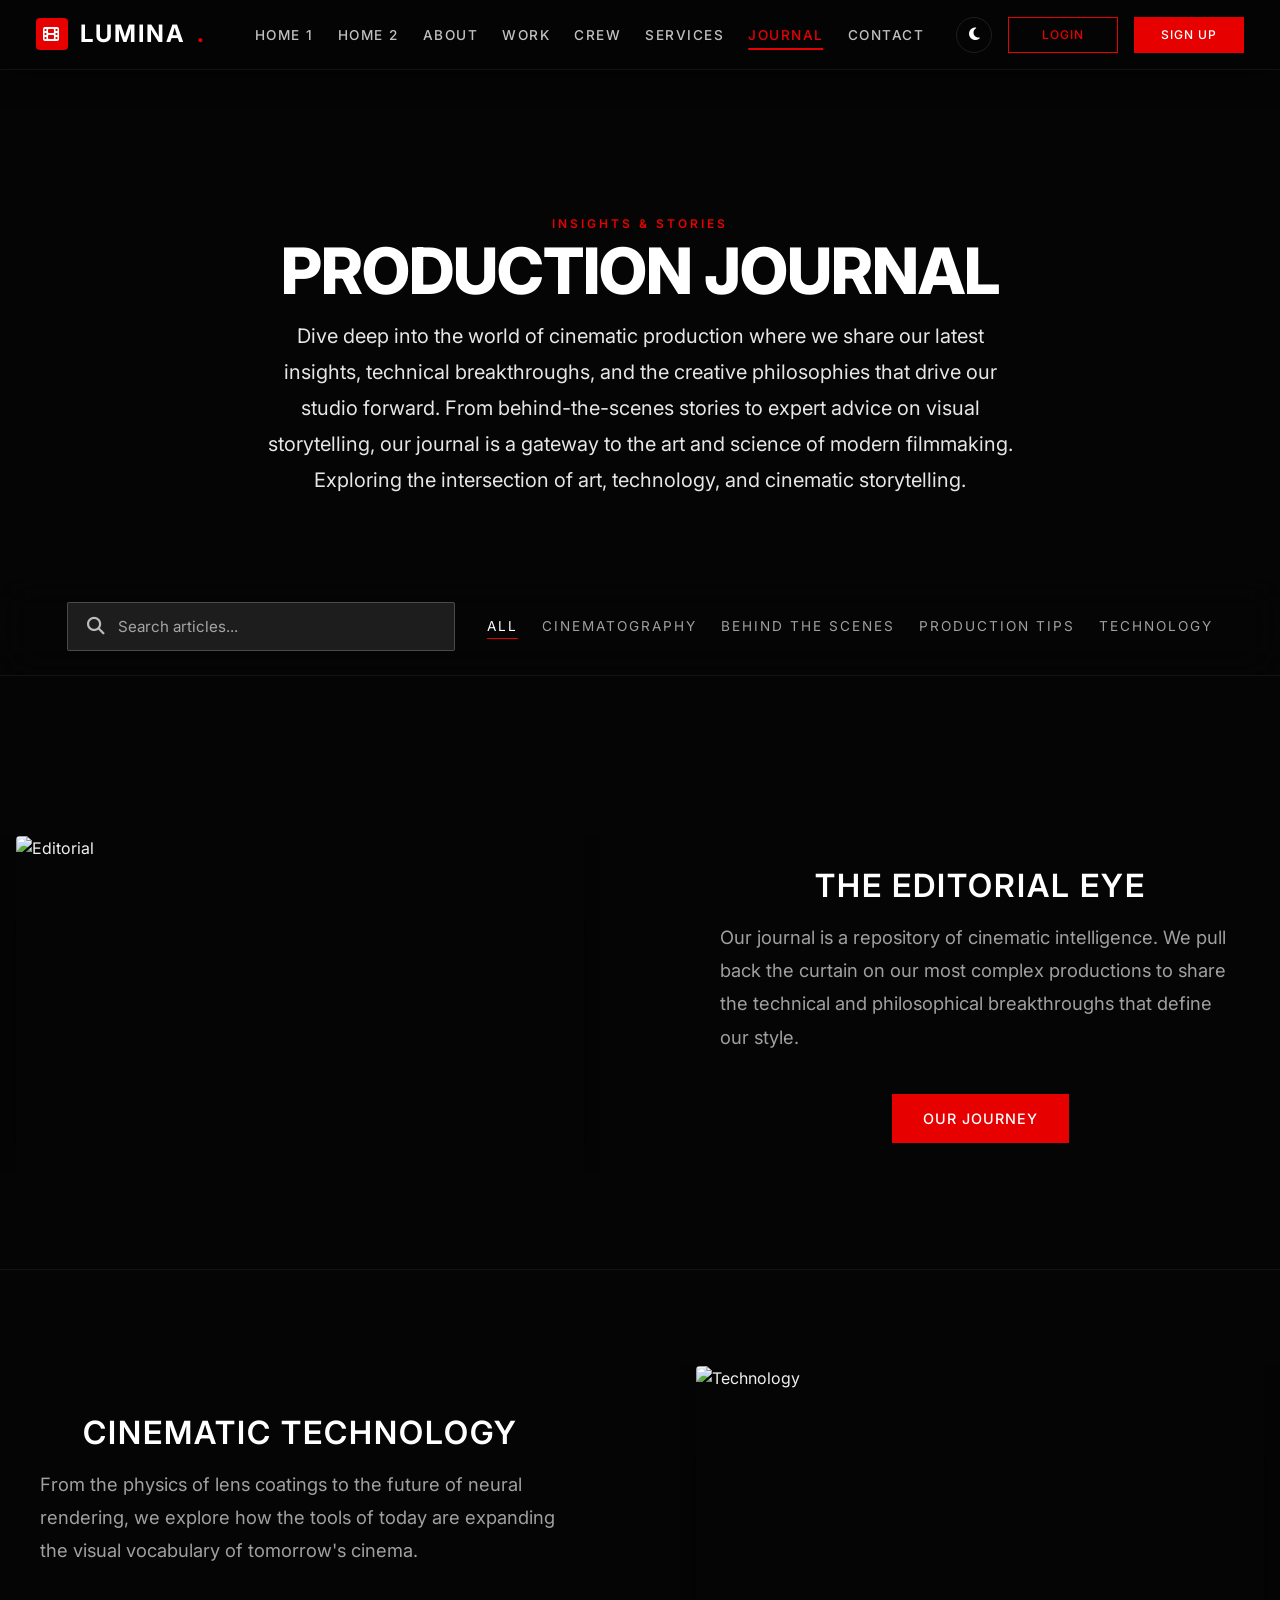
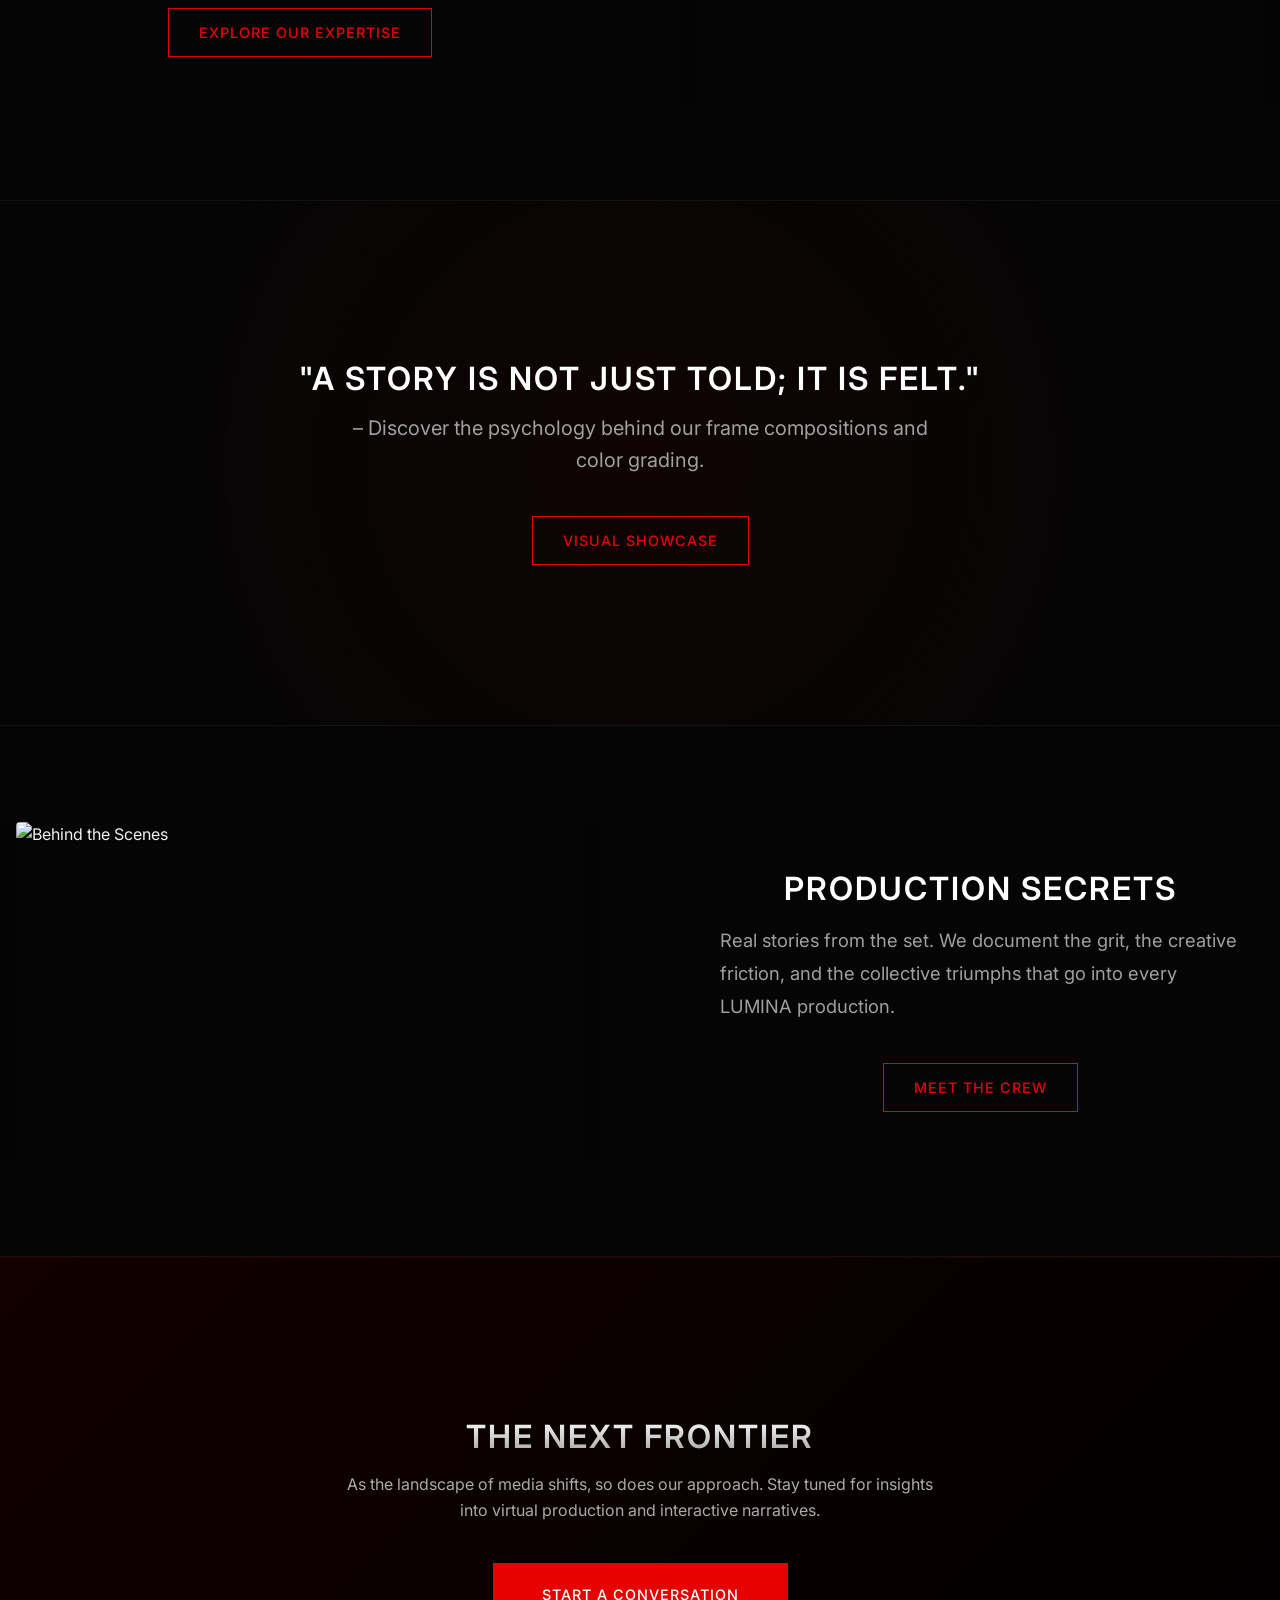
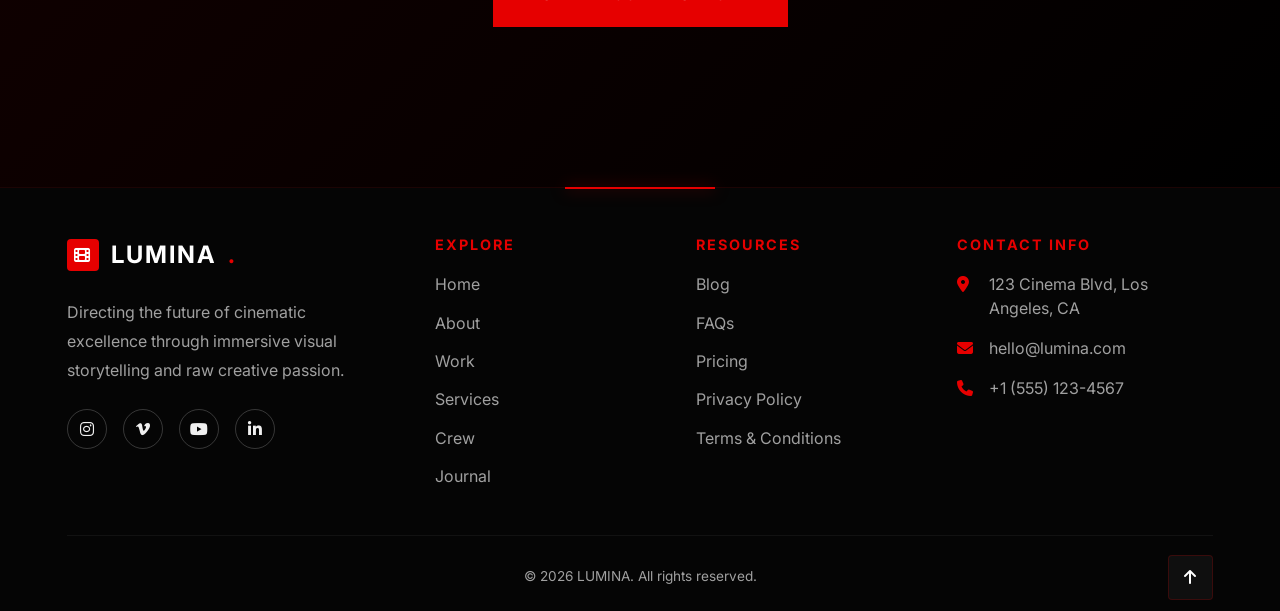
==== commit 36475b1b: "correction" ====
--- a/blog.html
+++ b/blog.html
@@ -12,7 +12,6 @@
         /* Editorial Journal Styles */
         :root {
             --input-bg: rgba(255, 255, 255, 0.1);
-            /* Increased opacity */
             --card-border: rgba(255, 255, 255, 0.06);
         }
 
@@ -36,6 +35,13 @@
             padding: 1.5rem 0;
             border-bottom: 1px solid var(--card-border);
             margin-bottom: 4rem;
+            transition: background 0.3s ease, border-color 0.3s ease;
+        }
+
+        /* Light Mode Overrides for Controls */
+        body.light-mode .controls-container {
+            background: rgba(255, 255, 255, 0.95);
+            border-bottom: 1px solid rgba(0, 0, 0, 0.1);
         }
 
         .journal-controls {
@@ -60,6 +66,11 @@
             color: rgba(255, 255, 255, 0.7);
             font-size: 1.1rem;
             z-index: 2;
+            transition: color 0.3s ease;
+        }
+
+        body.light-mode .search-wrapper i {
+            color: rgba(0, 0, 0, 0.5);
         }
 
         .search-input {
@@ -74,16 +85,30 @@
             transition: var(--transition);
         }
 
+        body.light-mode .search-input {
+            background: rgba(0, 0, 0, 0.05);
+            border-color: rgba(0, 0, 0, 0.1);
+            color: var(--text-primary);
+        }
+
         .search-input:focus {
             outline: none;
             border-color: var(--accent-color);
             background: rgba(255, 255, 255, 0.15);
         }
 
+        body.light-mode .search-input:focus {
+            background: rgba(0, 0, 0, 0.08);
+            border-color: var(--accent-color);
+        }
+
         .search-input::placeholder {
             color: rgba(255, 255, 255, 0.6);
             opacity: 1;
-            /* Firefox */
+        }
+
+        body.light-mode .search-input::placeholder {
+            color: rgba(0, 0, 0, 0.5);
         }
 
         .filter-groups {
@@ -106,6 +131,11 @@
             transition: var(--transition);
         }
 
+        body.light-mode .filter-tag {
+            color: var(--text-secondary);
+            /* Ensure visibility */
+        }
+
         .filter-tag::after {
             content: '';
             position: absolute;
@@ -120,6 +150,12 @@
         .filter-tag:hover,
         .filter-tag.active {
             color: var(--white);
+        }
+
+        body.light-mode .filter-tag:hover,
+        body.light-mode .filter-tag.active {
+            color: var(--accent-color);
+            /* Dark mode uses white, light uses accent for active contrast */
         }
 
         .filter-tag.active::after {
@@ -374,7 +410,7 @@
     <!-- Structured Content Sections -->
     <main class="structured-sections">
         <!-- Section 1: Editorial Philosophy (Split) -->
-        <section class="section-split">
+        <section class="section-split" data-category="cinematography">
             <div class="container split-image-wrapper fade-in">
                 <img src="https://images.pexels.com/photos/27821472/pexels-photo-27821472.jpeg" alt="Editorial"
                     class="split-image">
@@ -388,7 +424,7 @@
         </section>
 
         <!-- Section 2: Technical Deep Dives (Split Reverse) -->
-        <section class="section-split reverse">
+        <section class="section-split reverse" data-category="technology">
             <div class="container split-image-wrapper fade-in">
                 <img src="https://images.unsplash.com/photo-1550745165-9bc0b252726f?q=80&w=2070&auto=format&fit=crop"
                     alt="Technology" class="split-image">
@@ -402,7 +438,7 @@
         </section>
 
         <!-- Section 3: Visual Storytelling (Highlight) -->
-        <section class="section-highlight fade-in">
+        <section class="section-highlight fade-in" data-category="production tips">
             <div class="container">
                 <h2>"A story is not just told; it is felt."</h2>
                 <p>– Discover the psychology behind our frame compositions and color grading.</p>
@@ -411,7 +447,7 @@
         </section>
 
         <!-- Section 4: Behind the Scenes (Split) -->
-        <section class="section-split">
+        <section class="section-split" data-category="behind the scenes">
             <div class="container split-image-wrapper fade-in">
                 <img src="https://images.unsplash.com/photo-1455390582262-044cdead277a?q=80&w=2070&auto=format&fit=crop"
                     alt="Behind the Scenes" class="split-image">
@@ -505,26 +541,63 @@
 
     <script src="js/main.js"></script>
     <script>
-        // Simple Filter State Toggle
+        // Filter and Search Logic
         const filterTags = document.querySelectorAll('.filter-tag');
-
+        const sections = document.querySelectorAll('main.structured-sections > section[data-category]'); // Only filter categorized sections
+        const searchInput = document.querySelector('.search-input');
+
+        // Filter Functionality
         filterTags.forEach(tag => {
             tag.addEventListener('click', () => {
+                // Update Active UI
                 filterTags.forEach(t => t.classList.remove('active'));
                 tag.classList.add('active');
 
-                // In a real application, you would trigger a fetch or filter logic here
-                console.log(`Filtering for: ${tag.innerText}`);
+                const category = tag.innerText.toLowerCase().trim();
+
+                sections.forEach(section => {
+                    const sectionCategory = section.getAttribute('data-category');
+
+                    // Filter Logic: Show if 'all' or matches category
+                    if (category === 'all' || sectionCategory === category) {
+                        section.style.display = ''; // Reset to default CSS value
+                        // Animation reset for visual effect
+                        section.style.opacity = '0';
+                        setTimeout(() => section.style.opacity = '1', 50);
+                    } else {
+                        section.style.display = 'none';
+                    }
+                });
             });
         });
 
-        // Search Input UI feedback
-        const searchInput = document.querySelector('.search-input');
+        // Search Functionality
         searchInput.addEventListener('input', (e) => {
-            // Placeholder for real search logic
-            if (e.target.value.length > 2) {
-                console.log(`Searching for: ${e.target.value}`);
-            }
+            const term = e.target.value.toLowerCase().trim();
+
+            // If search is active, ignore category filters for a moment or stick to them? 
+            // Standard UX: Search searches everything usually.
+
+            // Reset filter active state if searching
+            if (term.length > 0) {
+                filterTags.forEach(t => t.classList.remove('active'));
+                // Optionally visually indicate "Searching..." or keep "All" inactive
+            } else {
+                // Return to "All" or keep current? Let's reset to All for simplicity
+                filterTags[0].classList.add('active');
+            }
+
+            sections.forEach(section => {
+                const text = section.innerText.toLowerCase();
+                const sectionCategory = section.getAttribute('data-category');
+
+                // Show if text matches search term
+                if (text.includes(term)) {
+                    section.style.display = '';
+                } else {
+                    section.style.display = 'none';
+                }
+            });
         });
     </script>
 </body>
--- a/css/style.css
+++ b/css/style.css
@@ -314,6 +314,7 @@
     display: flex;
     align-items: center;
     gap: 1rem;
+    margin-left: 2rem;
 }
 
 .nav-action {
@@ -501,6 +502,21 @@
     margin-bottom: 0.8rem;
 }
 
+.footer-contact ul li {
+    display: flex;
+    align-items: flex-start;
+    margin-bottom: 1rem;
+    color: var(--text-secondary);
+    line-height: 1.5;
+}
+
+.footer-contact ul li i {
+    min-width: 20px;
+    /* Ensure fixed width for alignment */
+    margin-top: 4px;
+    /* Align with first line of text */
+}
+
 .footer-links a {
     color: var(--text-secondary);
 }
@@ -526,8 +542,11 @@
 }
 
 .social-icons a:hover {
-    border-color: var(--accent-color);
-    color: var(--accent-color);
+    background: var(--accent-color);
+    border-color: var(--accent-color) !important;
+    color: var(--white) !important;
+    transform: translateY(-3px);
+    box-shadow: 0 5px 15px rgba(230, 0, 0, 0.4);
 }
 
 .footer-bottom {
@@ -1207,38 +1226,40 @@
     width: 100%;
 }
 
-/* Consistent Heading Size */
+/* Consistent Heading Size - Fixed White for Headers */
 .hero h1,
 .page-header h1,
 .journal-hero h1,
 .blog-header h1,
 .studio-hero h1 {
     font-size: clamp(2.5rem, 5vw, 4.2rem) !important;
-    /* Standardized not oversized */
     line-height: 1.1;
     margin-bottom: 0.75rem;
     font-weight: 800;
     text-transform: uppercase;
     letter-spacing: -1px;
-    color: var(--white);
+    color: #ffffff !important;
+    /* Always white due to dark overlay */
     max-width: 900px;
     margin-left: auto;
     margin-right: auto;
 }
 
-/* Subtext/Tagline Consistency */
+/* Subtext/Tagline Consistency - Fixed White */
 .hero p,
 .page-header p,
 .journal-hero p,
 .studio-hero p,
 .hero-subtitle {
     font-size: clamp(1rem, 2vw, 1.25rem);
-    color: rgba(255, 255, 255, 0.9);
+    color: rgba(255, 255, 255, 0.9) !important;
     max-width: 700px;
     margin: 0 auto 2rem;
     line-height: 1.6;
 }
 
+/* ... existing background rules ... */
+
 /* Specific Backgrounds (if not handled inline) */
 .hero {
     background-image: url('https://images.unsplash.com/photo-1598899134739-967cea94b6ce?q=80&w=2070&auto=format&fit=crop');
@@ -1253,77 +1274,9 @@
     background-image: url('https://images.unsplash.com/photo-1550745165-9bc0b252726f?q=80&w=2070&auto=format&fit=crop');
 }
 
-/* --- Testimonials & CTA Box --- */
-.testimonials-wrapper {
-    padding: 100px 0;
-    background: var(--bg-color);
-}
-
-.testimonial-grid {
-    display: grid;
-    grid-template-columns: repeat(3, 1fr);
-    gap: 30px;
-    margin-top: 50px;
-}
-
-.testimonial-card {
-    background: var(--bg-secondary);
-    padding: 40px;
-    border: 1px solid rgba(255, 255, 255, 0.05);
-    border-radius: 4px;
-    transition: var(--transition);
-    height: 100%;
-    display: flex;
-    flex-direction: column;
-}
-
-.testimonial-card:hover {
-    border-color: var(--accent-color);
-    transform: translateY(-8px);
-    box-shadow: 0 15px 40px rgba(0, 0, 0, 0.4);
-}
-
-.quote-icon {
-    font-size: 2rem;
-    color: var(--accent-color);
-    opacity: 0.5;
-    margin-bottom: 2rem;
-}
-
-.testimonial-text {
-    font-size: 1.1rem;
-    line-height: 1.7;
-    color: var(--text-secondary);
-    margin-bottom: 2.5rem;
-    font-style: italic;
-    flex-grow: 1;
-}
-
-.testimonial-author {
-    display: flex;
-    align-items: center;
-    gap: 15px;
-}
-
-.author-img {
-    width: 60px;
-    height: 60px;
-    border-radius: 50%;
-    object-fit: cover;
-    border: 2px solid rgba(230, 0, 0, 0.2);
-}
-
-.author-info h4 {
-    font-size: 1rem;
-    color: var(--white);
-    margin: 0;
-}
-
-.author-info p {
-    font-size: 0.85rem;
-    color: var(--accent-color);
-    margin: 0;
-}
+/* ... existing testimonial rules ... */
+
+/* ... existing cta-box rules ... */
 
 /* Compact CTA Box */
 .cta-box {
@@ -1338,6 +1291,11 @@
     align-items: center;
 }
 
+body.light-mode .cta-box {
+    background: linear-gradient(135deg, #f5f5f5 0%, #e0e0e0 100%);
+    border-color: rgba(0, 0, 0, 0.1);
+}
+
 .cta-box h3 {
     font-size: 2.5rem;
     margin-bottom: 1.5rem;
@@ -1357,4 +1315,29 @@
     .cta-box {
         padding: 40px 20px;
     }
+}
+
+/* --- Global Light Mode Hero Fixes --- */
+body.light-mode .page-header h1,
+body.light-mode .journal-hero h1,
+body.light-mode .blog-header h1 {
+    color: #111111 !important;
+}
+
+body.light-mode .page-header p,
+body.light-mode .journal-hero p,
+body.light-mode .blog-header p {
+    color: #333333 !important;
+}
+
+/* Ensure overlay doesn't darken the background if we have dark text */
+/* This adds a white overlay which helps if there is a background image, 
+   and is invisible/harmless if the background is transparent (on white body) */
+body.light-mode .page-header::before,
+body.light-mode .journal-hero::before,
+body.light-mode .blog-header::before {
+    background: rgba(255, 255, 255, 0.85);
+    backdrop-filter: blur(5px);
+    display: block !important;
+    /* Force display if hidden by inline styles, to ensure text readability against any potential bg */
 }
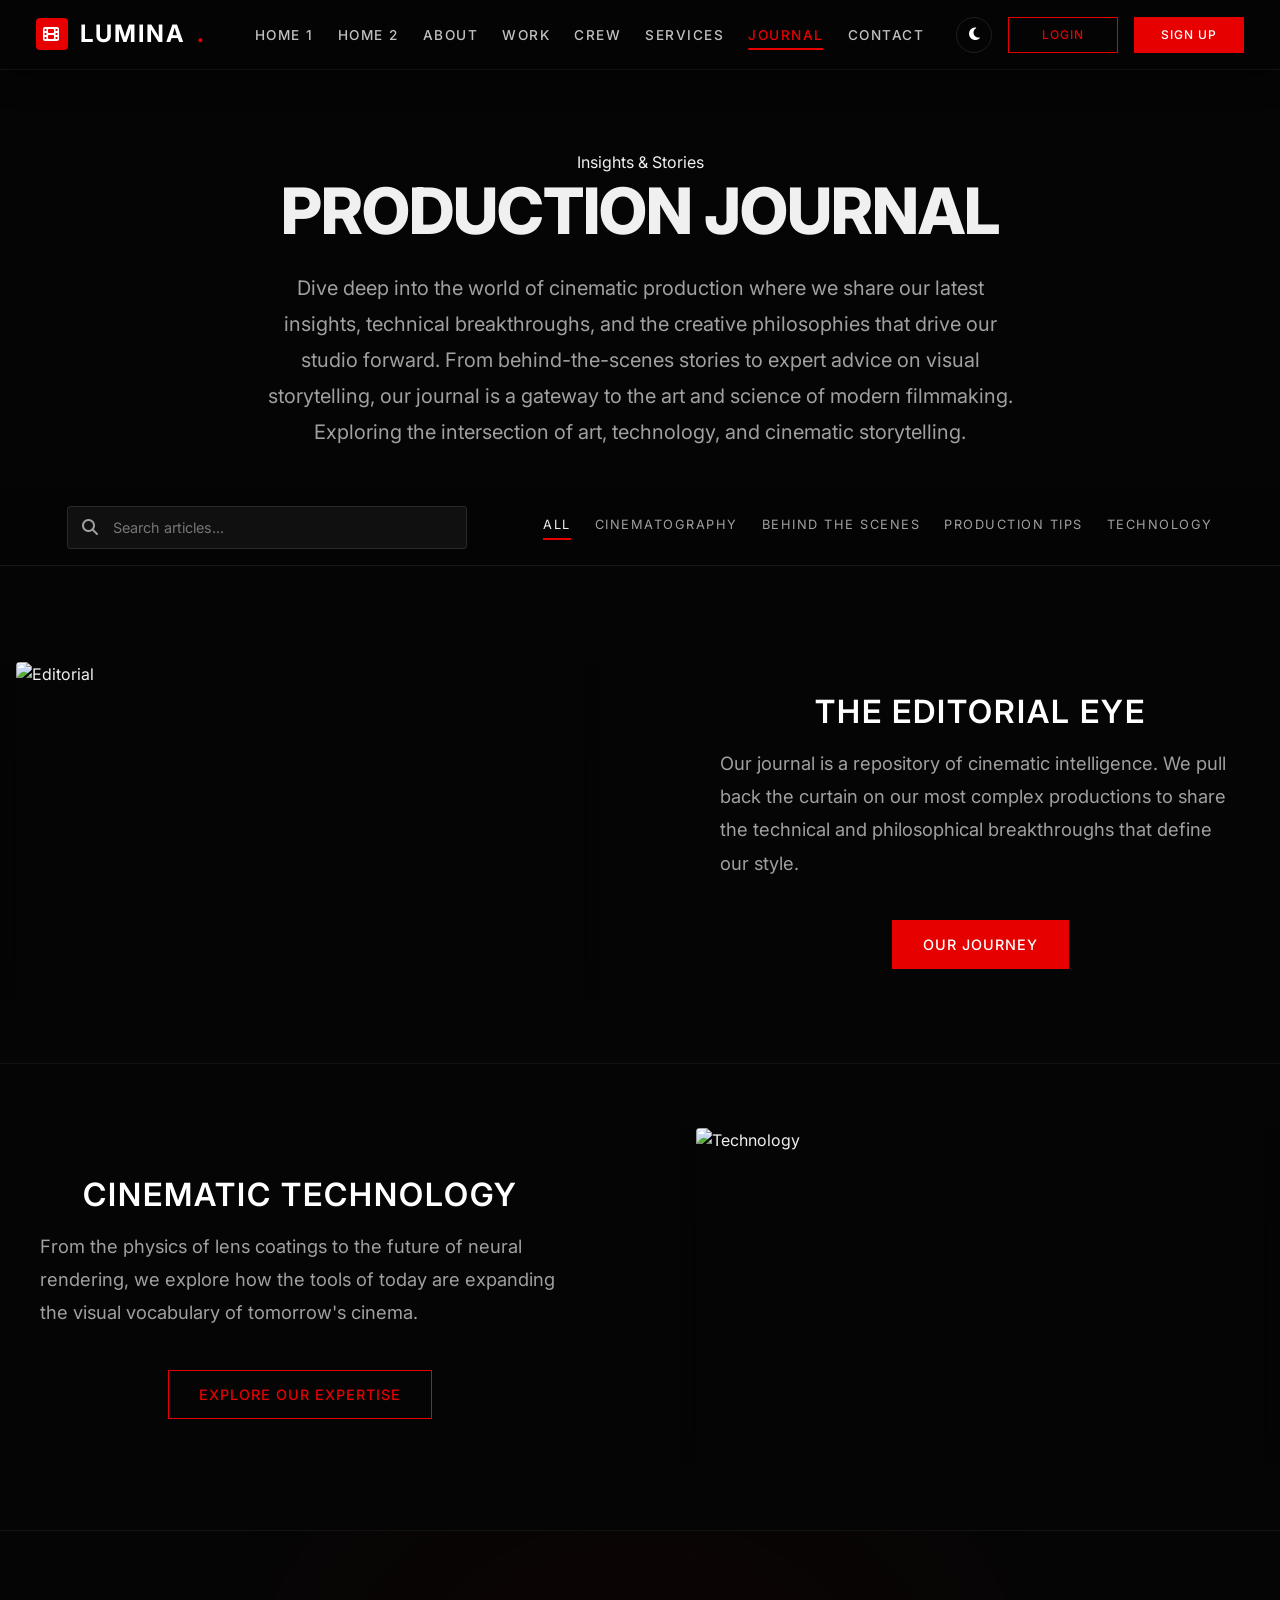
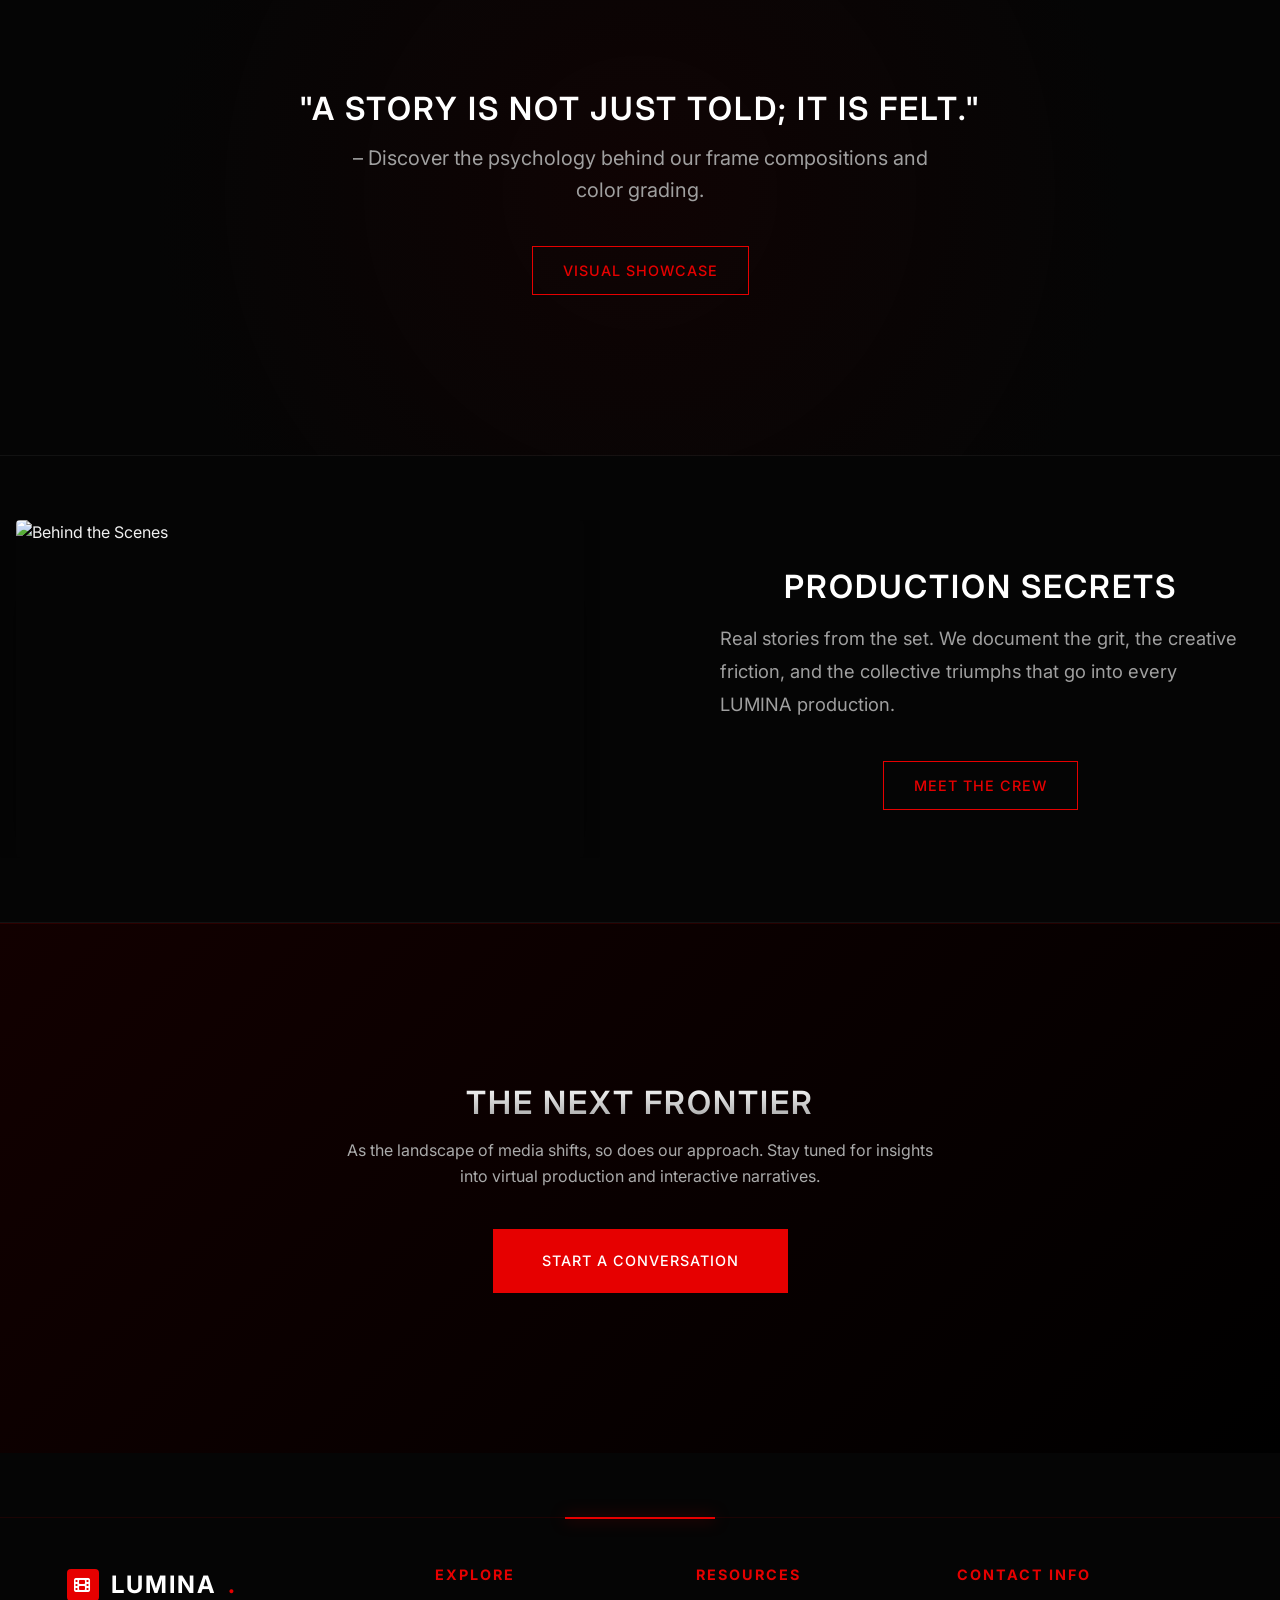
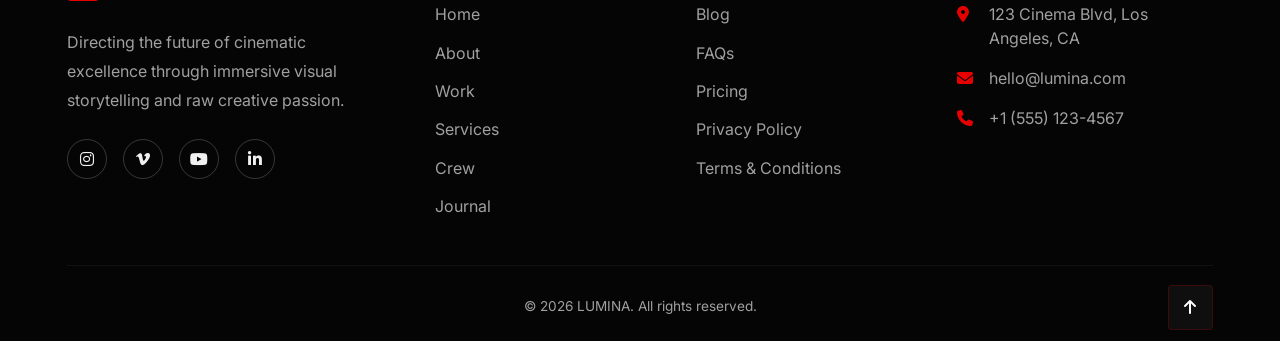
==== commit 5ade1158: "correction" ====
--- a/blog.html
+++ b/blog.html
@@ -12,36 +12,64 @@
         /* Editorial Journal Styles */
         :root {
             --input-bg: rgba(255, 255, 255, 0.1);
-            --card-border: rgba(255, 255, 255, 0.06);
+            --card-border: rgba(255, 255, 255, 0.08);
+        }
+
+        html {
+            scroll-behavior: smooth;
         }
 
         .journal-hero {
             background: transparent !important;
             min-height: auto !important;
+            padding: 80px 0 40px !important;
+            /* Optimized for body padding-top */
+        }
+
+        .journal-hero p {
+            color: var(--text-secondary) !important;
+            max-width: 750px;
+            margin: 0 auto;
+            line-height: 1.8;
+        }
+
+        .journal-hero>.container {
+            width: 92% !important;
+            /* Reset to standard container width */
+            max-width: 1240px !important;
         }
 
         .journal-hero::before {
             display: none !important;
         }
 
+        .journal-hero h1 {
+            color: var(--text-primary) !important;
+            /* Ensure text responds to theme since overlay is gone */
+            margin-bottom: 1.5rem;
+        }
+
+        .journal-hero p {
+            color: var(--text-secondary) !important;
+        }
 
         /* Search & Filter Bar */
         .controls-container {
             position: sticky;
             top: 70px;
             z-index: 100;
-            background: rgba(5, 5, 5, 0.8);
+            background: rgba(5, 5, 5, 0.9);
             backdrop-filter: blur(20px);
-            padding: 1.5rem 0;
+            padding: 1rem 0;
             border-bottom: 1px solid var(--card-border);
-            margin-bottom: 4rem;
+            margin-bottom: 2rem;
+            /* Reduced margin */
             transition: background 0.3s ease, border-color 0.3s ease;
         }
 
-        /* Light Mode Overrides for Controls */
         body.light-mode .controls-container {
-            background: rgba(255, 255, 255, 0.95);
-            border-bottom: 1px solid rgba(0, 0, 0, 0.1);
+            background: rgba(252, 252, 252, 0.95);
+            border-bottom: 1px solid rgba(0, 0, 0, 0.05);
         }
 
         .journal-controls {
@@ -60,61 +88,49 @@
 
         .search-wrapper i {
             position: absolute;
-            left: 20px;
+            left: 15px;
             top: 50%;
             transform: translateY(-50%);
-            color: rgba(255, 255, 255, 0.7);
-            font-size: 1.1rem;
+            color: var(--text-secondary);
+            font-size: 1rem;
             z-index: 2;
-            transition: color 0.3s ease;
-        }
-
-        body.light-mode .search-wrapper i {
-            color: rgba(0, 0, 0, 0.5);
         }
 
         .search-input {
             width: 100%;
-            background: rgba(255, 255, 255, 0.1);
-            border: 1px solid rgba(255, 255, 255, 0.2);
-            padding: 14px 20px 14px 50px;
-            color: var(--white);
+            background: rgba(255, 255, 255, 0.05);
+            border: 1px solid rgba(255, 255, 255, 0.1);
+            padding: 12px 15px 12px 45px;
+            color: var(--text-primary);
             font-family: var(--font-body);
-            font-size: 0.95rem;
-            border-radius: 2px;
+            font-size: 0.9rem;
+            border-radius: 4px;
             transition: var(--transition);
         }
 
         body.light-mode .search-input {
-            background: rgba(0, 0, 0, 0.05);
-            border-color: rgba(0, 0, 0, 0.1);
-            color: var(--text-primary);
+            background: rgba(0, 0, 0, 0.03);
+            border-color: rgba(0, 0, 0, 0.08);
         }
 
         .search-input:focus {
             outline: none;
             border-color: var(--accent-color);
-            background: rgba(255, 255, 255, 0.15);
-        }
-
-        body.light-mode .search-input:focus {
-            background: rgba(0, 0, 0, 0.08);
-            border-color: var(--accent-color);
-        }
-
-        .search-input::placeholder {
-            color: rgba(255, 255, 255, 0.6);
-            opacity: 1;
-        }
-
-        body.light-mode .search-input::placeholder {
-            color: rgba(0, 0, 0, 0.5);
+            background: rgba(255, 255, 255, 0.08);
         }
 
         .filter-groups {
             display: flex;
             gap: 1.5rem;
-            flex-wrap: wrap;
+            overflow-x: auto;
+            /* Allow horizontal scroll on mobile if filters overflow */
+            padding-bottom: 5px;
+            scrollbar-width: none;
+            /* Hide scrollbar for clean look */
+        }
+
+        .filter-groups::-webkit-scrollbar {
+            display: none;
         }
 
         .filter-tag {
@@ -122,18 +138,14 @@
             border: none;
             color: var(--text-secondary);
             font-family: var(--font-body);
-            font-size: 0.85rem;
+            font-size: 0.8rem;
             text-transform: uppercase;
-            letter-spacing: 2px;
+            letter-spacing: 1.5px;
             cursor: pointer;
-            padding: 5px 0;
+            padding: 8px 0;
+            white-space: nowrap;
             position: relative;
             transition: var(--transition);
-        }
-
-        body.light-mode .filter-tag {
-            color: var(--text-secondary);
-            /* Ensure visibility */
         }
 
         .filter-tag::after {
@@ -142,197 +154,53 @@
             bottom: 0;
             left: 0;
             width: 0;
-            height: 1px;
+            height: 2px;
             background: var(--accent-color);
             transition: width 0.3s ease;
         }
 
         .filter-tag:hover,
         .filter-tag.active {
-            color: var(--white);
-        }
-
-        body.light-mode .filter-tag:hover,
-        body.light-mode .filter-tag.active {
-            color: var(--accent-color);
-            /* Dark mode uses white, light uses accent for active contrast */
+            color: var(--text-primary);
         }
 
         .filter-tag.active::after {
             width: 100%;
         }
 
-        /* Featured Article */
-        .featured-article {
-            margin-bottom: 8rem;
-        }
-
-        .featured-card {
-            display: grid;
-            grid-template-columns: 1.2fr 0.8fr;
-            gap: 0;
-            background: var(--bg-secondary);
-            overflow: hidden;
-            border: 1px solid var(--card-border);
-        }
-
-        .featured-img-wrapper {
-            position: relative;
-            height: 420px;
-            overflow: hidden;
-        }
-
-        .featured-img {
-            width: 100%;
-            height: 100%;
-            object-fit: cover;
-            transition: transform 1.5s ease;
-        }
-
-        .featured-card:hover .featured-img {
-            transform: scale(1.05);
-        }
-
-        .featured-content {
-            padding: 4rem;
-            display: flex;
-            flex-direction: column;
-            justify-content: center;
-        }
-
-        .category-tag {
-            color: var(--accent-color);
-            font-size: 0.75rem;
-            text-transform: uppercase;
-            letter-spacing: 3px;
-            margin-bottom: 1.5rem;
-            font-weight: 600;
-        }
-
-        .featured-title {
-            font-size: clamp(2rem, 4vw, 3rem);
-            margin-bottom: 1.5rem;
-            line-height: 1.1;
-        }
-
-        .featured-excerpt {
-            color: var(--text-secondary);
-            font-size: 1.1rem;
-            line-height: 1.7;
-            margin-bottom: 2.5rem;
-        }
-
-        .meta-info {
-            font-size: 0.85rem;
-            color: var(--text-secondary);
-            margin-bottom: 2rem;
-            display: flex;
-            align-items: center;
-            gap: 15px;
-        }
-
-        /* Responsive Grid */
-        .blog-section-title {
-            font-size: 0.9rem;
-            text-transform: uppercase;
-            letter-spacing: 5px;
-            color: var(--text-secondary);
-            margin-bottom: 3rem;
-            display: flex;
-            align-items: center;
-            gap: 20px;
-        }
-
-        .blog-section-title::after {
-            content: '';
-            flex: 1;
-            height: 1px;
-            background: var(--card-border);
-        }
-
-        .journal-grid {
-            display: grid;
-            grid-template-columns: repeat(auto-fill, minmax(320px, 1fr));
-            gap: 40px;
-            margin-bottom: 80px;
-        }
-
-        .journal-card {
-            transition: var(--transition);
-        }
-
-        .journal-thumb-wrapper {
-            position: relative;
-            aspect-ratio: 3/2;
-            overflow: hidden;
-            margin-bottom: 1.5rem;
-            border: 1px solid var(--card-border);
-        }
-
-        .journal-thumb {
-            width: 100%;
-            height: 100%;
-            object-fit: cover;
-            transition: transform 0.8s ease;
-        }
-
-        .journal-card:hover .journal-thumb {
-            transform: scale(1.05);
-        }
-
-        .journal-card-title {
-            font-size: 1.6rem;
-            margin-bottom: 1rem;
-            line-height: 1.3;
-            transition: color 0.3s ease;
-        }
-
-        .journal-card:hover .journal-card-title {
-            color: var(--accent-color);
-        }
-
-        .journal-card-excerpt {
-            color: var(--text-secondary);
-            font-size: 0.95rem;
-            line-height: 1.6;
-            margin-bottom: 1.5rem;
-            display: -webkit-box;
-            -webkit-line-clamp: 3;
-            line-clamp: 3;
-            -webkit-box-orient: vertical;
-            overflow: hidden;
-        }
-
-        @media (max-width: 1024px) {
-            .featured-card {
-                grid-template-columns: 1fr;
-            }
-
-            .featured-img-wrapper {
-                height: 400px;
-            }
-
-            .featured-content {
-                padding: 3rem;
-            }
-        }
-
-        @media (max-width: 768px) {
+        /* Content Sections Optimization */
+        .structured-sections {
+            padding-bottom: 4rem;
+        }
+
+        .section-split {
+            padding: 4rem 0 !important;
+            /* Reduced padding to avoid blank space */
+        }
+
+        /* Mobile Adjustments */
+        @media (max-width: 900px) {
+            .journal-hero {
+                padding: 60px 0 30px !important;
+            }
+
             .journal-controls {
                 flex-direction: column;
-                align-items: flex-start;
+                align-items: stretch;
+                gap: 1.5rem;
             }
 
             .search-wrapper {
                 max-width: 100%;
             }
 
-            .journal-grid {
-                grid-template-columns: 1fr;
-            }
-
-            .featured-content {
-                padding: 2rem;
+            .filter-groups {
+                justify-content: flex-start;
+                gap: 1.2rem;
+            }
+
+            .section-split {
+                padding: 3rem 0 !important;
             }
         }
     </style>
@@ -382,8 +250,7 @@
         <div class="container">
             <span class="category-tag fade-in">Insights & Stories</span>
             <h1 class="fade-in">Production Journal</h1>
-            <p class="fade-in"
-                style="max-width: 750px; margin: 0 auto; color: var(--text-secondary); line-height: 1.8;">Dive deep into
+            <p class="fade-in">Dive deep into
                 the world of cinematic production where we share our latest insights, technical breakthroughs, and the
                 creative philosophies that drive our studio forward. From behind-the-scenes stories to expert advice on
                 visual storytelling, our journal is a gateway to the art and science of modern filmmaking. Exploring the
--- a/css/style.css
+++ b/css/style.css
@@ -22,6 +22,8 @@
     --spacing-md: 2rem;
     --spacing-lg: 4rem;
     --spacing-xl: 8rem;
+
+    scroll-behavior: smooth;
 }
 
 /* Light Mode Variables Overrides */
@@ -165,13 +167,13 @@
 
 .btn:hover {
     background: var(--accent-color);
-    color: var(--white);
+    color: #ffffff;
     border-color: var(--accent-color);
 }
 
 .btn-primary {
     background: var(--accent-color);
-    color: var(--white);
+    color: #ffffff;
 }
 
 .btn-primary:hover {
@@ -1223,7 +1225,6 @@
 .hero-content {
     position: relative;
     z-index: 2;
-    width: 100%;
 }
 
 /* Consistent Heading Size - Fixed White for Headers */
@@ -1340,4 +1341,262 @@
     backdrop-filter: blur(5px);
     display: block !important;
     /* Force display if hidden by inline styles, to ensure text readability against any potential bg */
+}
+
+/* --- Login & Signup Pages --- */
+.login-page-body {
+    padding-top: 0;
+    display: flex;
+    align-items: center;
+    justify-content: center;
+    min-height: 100vh;
+    background-color: var(--bg-color);
+    background-image: radial-gradient(circle at center, rgba(230, 0, 0, 0.05) 0%, var(--bg-color) 100%);
+    position: relative;
+}
+
+body.light-mode.login-page-body {
+    background-image: radial-gradient(circle at center, rgba(230, 0, 0, 0.05) 0%, var(--bg-color) 100%);
+}
+
+.login-wrapper {
+    width: 100%;
+    max-width: 420px;
+    padding: 1rem;
+    z-index: 2;
+}
+
+.signup-wrapper {
+    max-width: 450px;
+}
+
+.login-card {
+    background: var(--bg-secondary);
+    padding: 2.5rem;
+    border: 1px solid rgba(255, 255, 255, 0.05);
+    border-radius: 8px;
+    box-shadow: 0 20px 50px rgba(0, 0, 0, 0.3);
+    animation: fadeUp 0.8s ease-out;
+}
+
+body.light-mode .login-card {
+    border: 1px solid rgba(0, 0, 0, 0.1);
+    box-shadow: 0 10px 30px rgba(0, 0, 0, 0.05);
+}
+
+.login-header {
+    text-align: center;
+    margin-bottom: 2rem;
+}
+
+.login-header .brand-logo {
+    display: inline-flex;
+    align-items: center;
+    gap: 12px;
+    font-family: var(--font-heading);
+    font-size: 2rem;
+    font-weight: 700;
+    color: var(--white);
+    letter-spacing: 2px;
+    margin-bottom: 0.5rem;
+}
+
+.login-header p {
+    font-size: 0.95rem;
+    color: var(--text-secondary);
+}
+
+.login-card .form-group {
+    margin-bottom: 1.5rem;
+}
+
+.login-card label {
+    display: block;
+    margin-bottom: 0.5rem;
+    font-size: 0.85rem;
+    color: var(--text-secondary);
+}
+
+.login-card .form-control {
+    width: 100%;
+    padding: 12px 15px;
+    background: rgba(255, 255, 255, 0.03);
+    border: 1px solid rgba(255, 255, 255, 0.1);
+    color: var(--white);
+    font-family: var(--font-body);
+    font-size: 0.95rem;
+    border-radius: 4px;
+    transition: var(--transition);
+}
+
+body.light-mode .login-card .form-control {
+    background: #f8f8f8;
+    border-color: #ddd;
+    color: #333;
+}
+
+.login-card .form-control:focus {
+    outline: none;
+    border-color: var(--accent-color);
+}
+
+.password-wrapper {
+    position: relative;
+}
+
+.toggle-password {
+    position: absolute;
+    right: 15px;
+    top: 50%;
+    transform: translateY(-50%);
+    color: var(--text-secondary);
+    cursor: pointer;
+}
+
+.form-actions {
+    display: flex;
+    justify-content: space-between;
+    align-items: center;
+    margin-bottom: 2rem;
+    font-size: 0.85rem;
+}
+
+.remember-me {
+    display: flex;
+    align-items: center;
+    gap: 8px;
+    color: var(--text-secondary);
+    cursor: pointer;
+}
+
+.forgot-password {
+    color: var(--text-secondary);
+}
+
+.forgot-password:hover {
+    color: var(--accent-color);
+}
+
+.divider {
+    display: flex;
+    align-items: center;
+    text-align: center;
+    margin: 2rem 0;
+    color: var(--text-secondary);
+    font-size: 0.8rem;
+    text-transform: uppercase;
+    letter-spacing: 1px;
+}
+
+.divider::before,
+.divider::after {
+    content: '';
+    flex: 1;
+    border-bottom: 1px solid rgba(255, 255, 255, 0.1);
+}
+
+body.light-mode .divider::before,
+body.light-mode .divider::after {
+    border-bottom: 1px solid rgba(0, 0, 0, 0.1);
+}
+
+.divider::before {
+    margin-right: 15px;
+}
+
+.divider::after {
+    margin-left: 15px;
+}
+
+.social-login {
+    display: grid;
+    grid-template-columns: 1fr 1fr;
+    gap: 15px;
+}
+
+.btn-social {
+    display: flex;
+    align-items: center;
+    justify-content: center;
+    gap: 10px;
+    padding: 10px;
+    background: transparent;
+    border: 1px solid rgba(255, 255, 255, 0.1);
+    color: var(--white);
+    border-radius: 4px;
+    cursor: pointer;
+    transition: var(--transition);
+}
+
+body.light-mode .btn-social {
+    border-color: #ddd;
+    color: #333;
+}
+
+.btn-social:hover {
+    border-color: var(--accent-color);
+    background: rgba(230, 0, 0, 0.05);
+}
+
+.back-link {
+    text-align: center;
+    margin-top: 2rem;
+    font-size: 0.9rem;
+    color: var(--text-secondary);
+}
+
+.back-link a {
+    color: var(--white);
+    font-weight: 600;
+}
+
+body.light-mode .back-link a {
+    color: var(--text-primary);
+}
+
+.form-check {
+    display: flex;
+    align-items: center;
+    gap: 10px;
+    margin-bottom: 1.5rem;
+    font-size: 0.85rem;
+    color: var(--text-secondary);
+}
+
+.form-check input {
+    accent-color: var(--accent-color);
+    cursor: pointer;
+    width: 16px;
+    height: 16px;
+}
+
+.form-check a {
+    color: var(--white);
+    text-decoration: underline;
+}
+
+.form-check a:hover {
+    color: var(--accent-color);
+}
+
+.login-theme-toggle {
+    position: absolute;
+    top: 2rem;
+    right: 2rem;
+    z-index: 10;
+}
+
+@media (max-width: 480px) {
+    .login-card {
+        padding: 2rem 1.5rem;
+    }
+
+    .social-login {
+        grid-template-columns: 1fr;
+    }
+
+    .login-theme-toggle {
+        top: 1rem;
+        right: 1rem;
+    }
 }
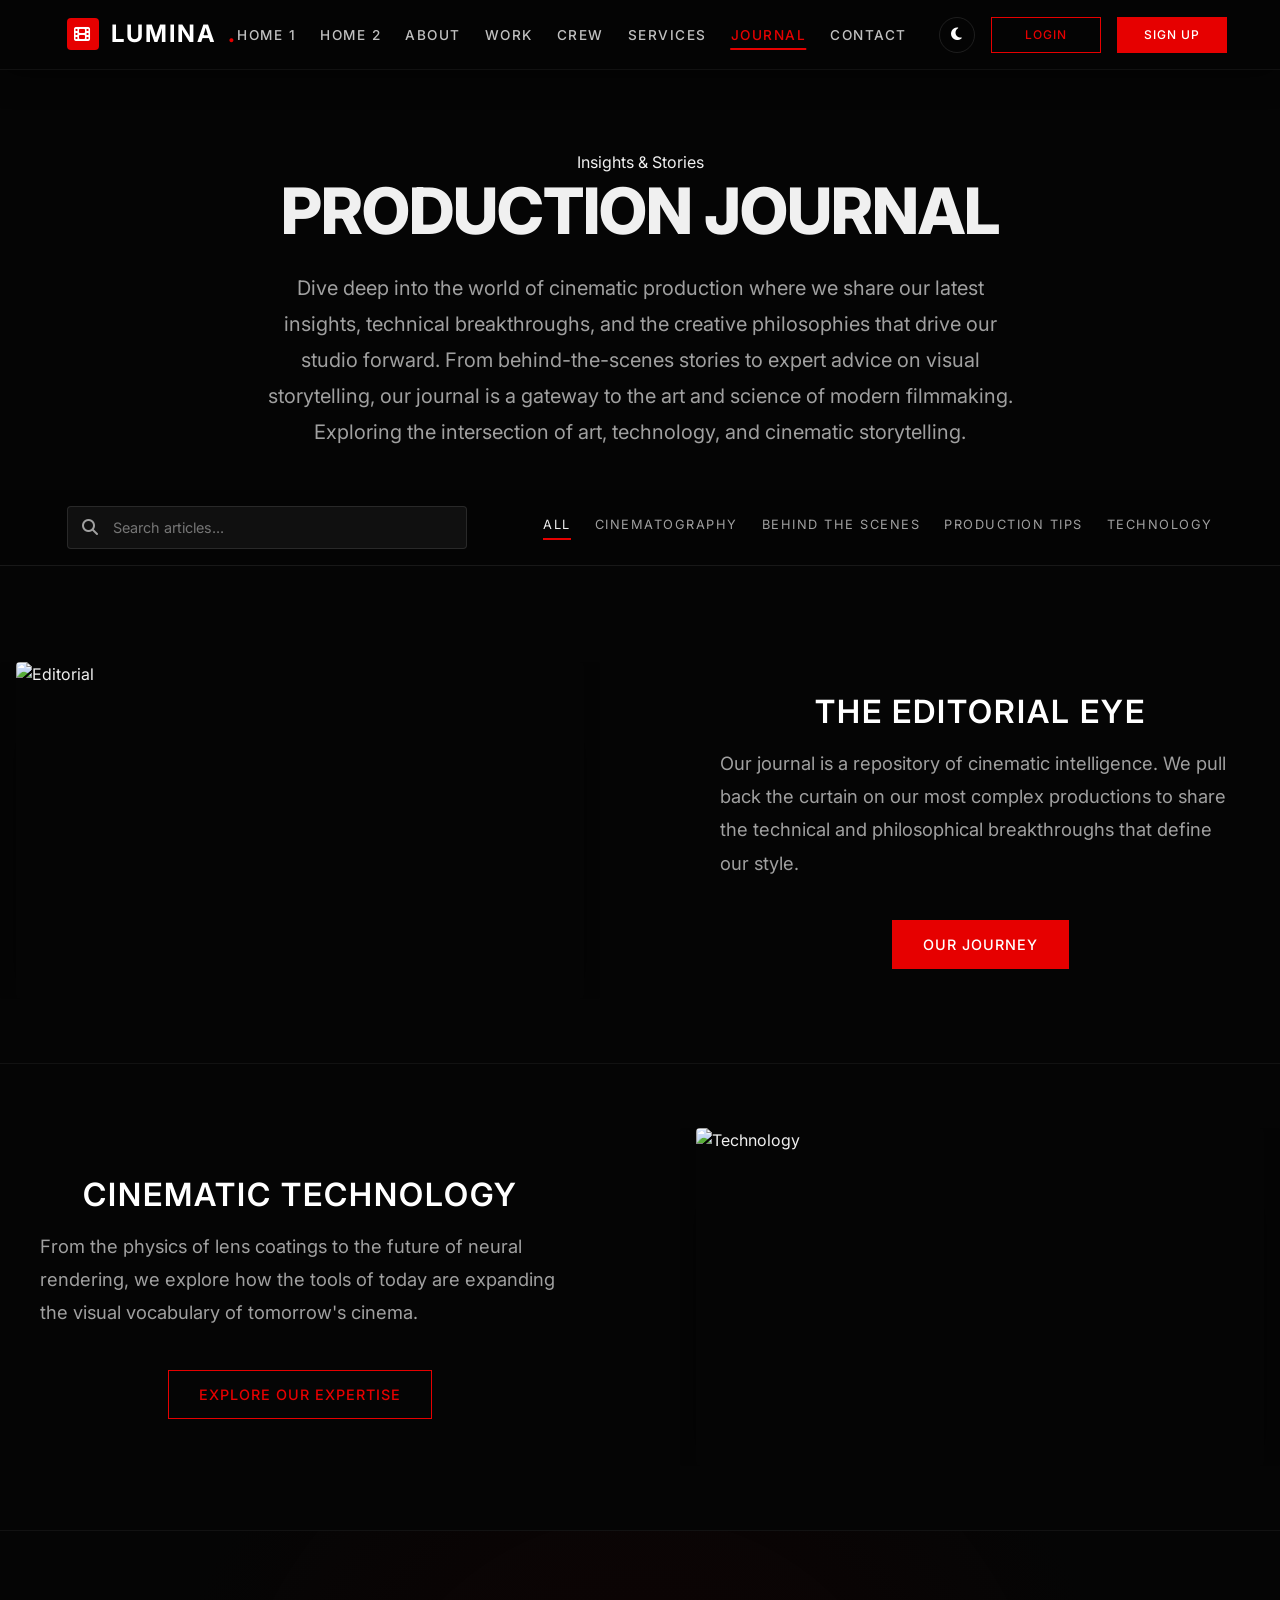
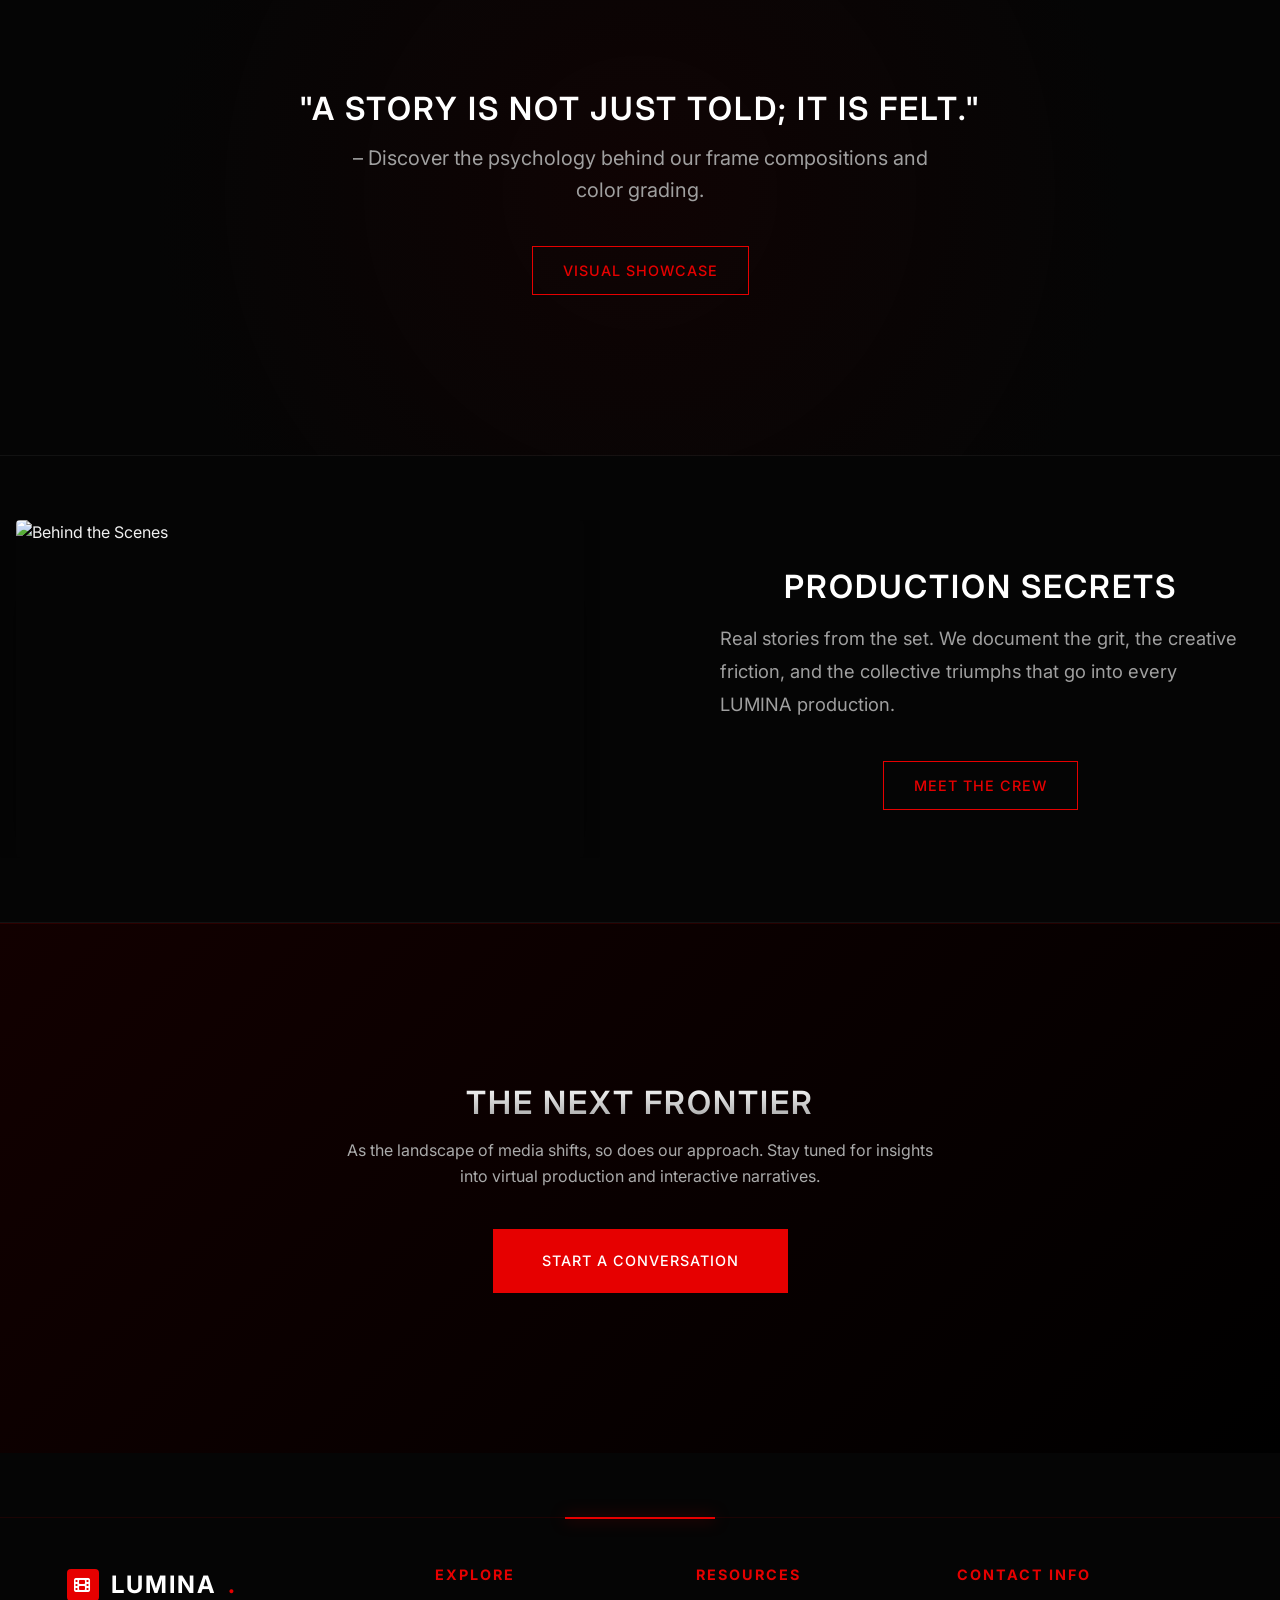
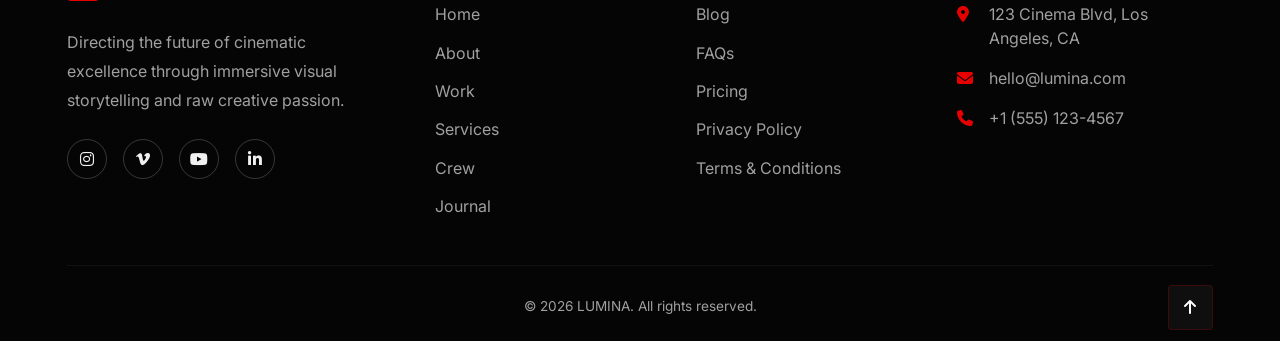
==== commit 7b7eb428: "corrections" ====
--- a/blog.html
+++ b/blog.html
@@ -17,6 +17,13 @@
 
         html {
             scroll-behavior: smooth;
+            overflow-x: hidden;
+            width: 100%;
+        }
+
+        body {
+            overflow-x: hidden;
+            width: 100%;
         }
 
         .journal-hero {
@@ -57,6 +64,8 @@
         .controls-container {
             position: sticky;
             top: 70px;
+            width: 100%;
+            max-width: 100%;
             z-index: 100;
             background: rgba(5, 5, 5, 0.9);
             backdrop-filter: blur(20px);
@@ -196,7 +205,36 @@
 
             .filter-groups {
                 justify-content: flex-start;
-                gap: 1.2rem;
+                gap: 0.8rem;
+                flex-wrap: wrap;
+                overflow-x: visible;
+                padding-bottom: 0;
+            }
+
+            .filter-tag {
+                background: rgba(255, 255, 255, 0.05);
+                padding: 6px 12px;
+                border-radius: 4px;
+                font-size: 0.75rem;
+                border: 1px solid rgba(255, 255, 255, 0.1);
+            }
+
+            .filter-tag::after {
+                display: none;
+            }
+
+            .filter-tag.active {
+                background: var(--accent-color);
+                color: #ffffff;
+                border-color: var(--accent-color);
+            }
+
+            .controls-container {
+                position: relative;
+                /* Unstick on mobile to prevent view obstruction if list is long */
+                top: 0;
+                margin-bottom: 2rem;
+                height: auto;
             }
 
             .section-split {
--- a/css/style.css
+++ b/css/style.css
@@ -211,7 +211,7 @@
     display: flex;
     justify-content: space-between;
     align-items: center;
-    width: 100%;
+    /* width: 100%; removed to respect .container width */
     height: 100%;
     position: relative;
 }
@@ -1417,6 +1417,19 @@
     color: var(--text-secondary);
 }
 
+.login-card .form-check label,
+.login-card .remember-me {
+    display: flex;
+    align-items: center;
+    margin-bottom: 0;
+}
+
+.login-card .form-check input,
+.login-card .remember-me input {
+    margin: 0;
+    flex-shrink: 0;
+}
+
 .login-card .form-control {
     width: 100%;
     padding: 12px 15px;
@@ -1538,6 +1551,15 @@
     background: rgba(230, 0, 0, 0.05);
 }
 
+.btn-full {
+    display: block;
+    width: 100%;
+    text-align: center;
+    padding: 10px 20px;
+    margin-bottom: 2rem;
+    font-size: 0.85rem;
+}
+
 .back-link {
     text-align: center;
     margin-top: 2rem;
@@ -1557,7 +1579,7 @@
 .form-check {
     display: flex;
     align-items: center;
-    gap: 10px;
+    gap: 12px;
     margin-bottom: 1.5rem;
     font-size: 0.85rem;
     color: var(--text-secondary);
@@ -1579,12 +1601,7 @@
     color: var(--accent-color);
 }
 
-.login-theme-toggle {
-    position: absolute;
-    top: 2rem;
-    right: 2rem;
-    z-index: 10;
-}
+
 
 @media (max-width: 480px) {
     .login-card {
@@ -1595,8 +1612,5 @@
         grid-template-columns: 1fr;
     }
 
-    .login-theme-toggle {
-        top: 1rem;
-        right: 1rem;
-    }
+
 }
